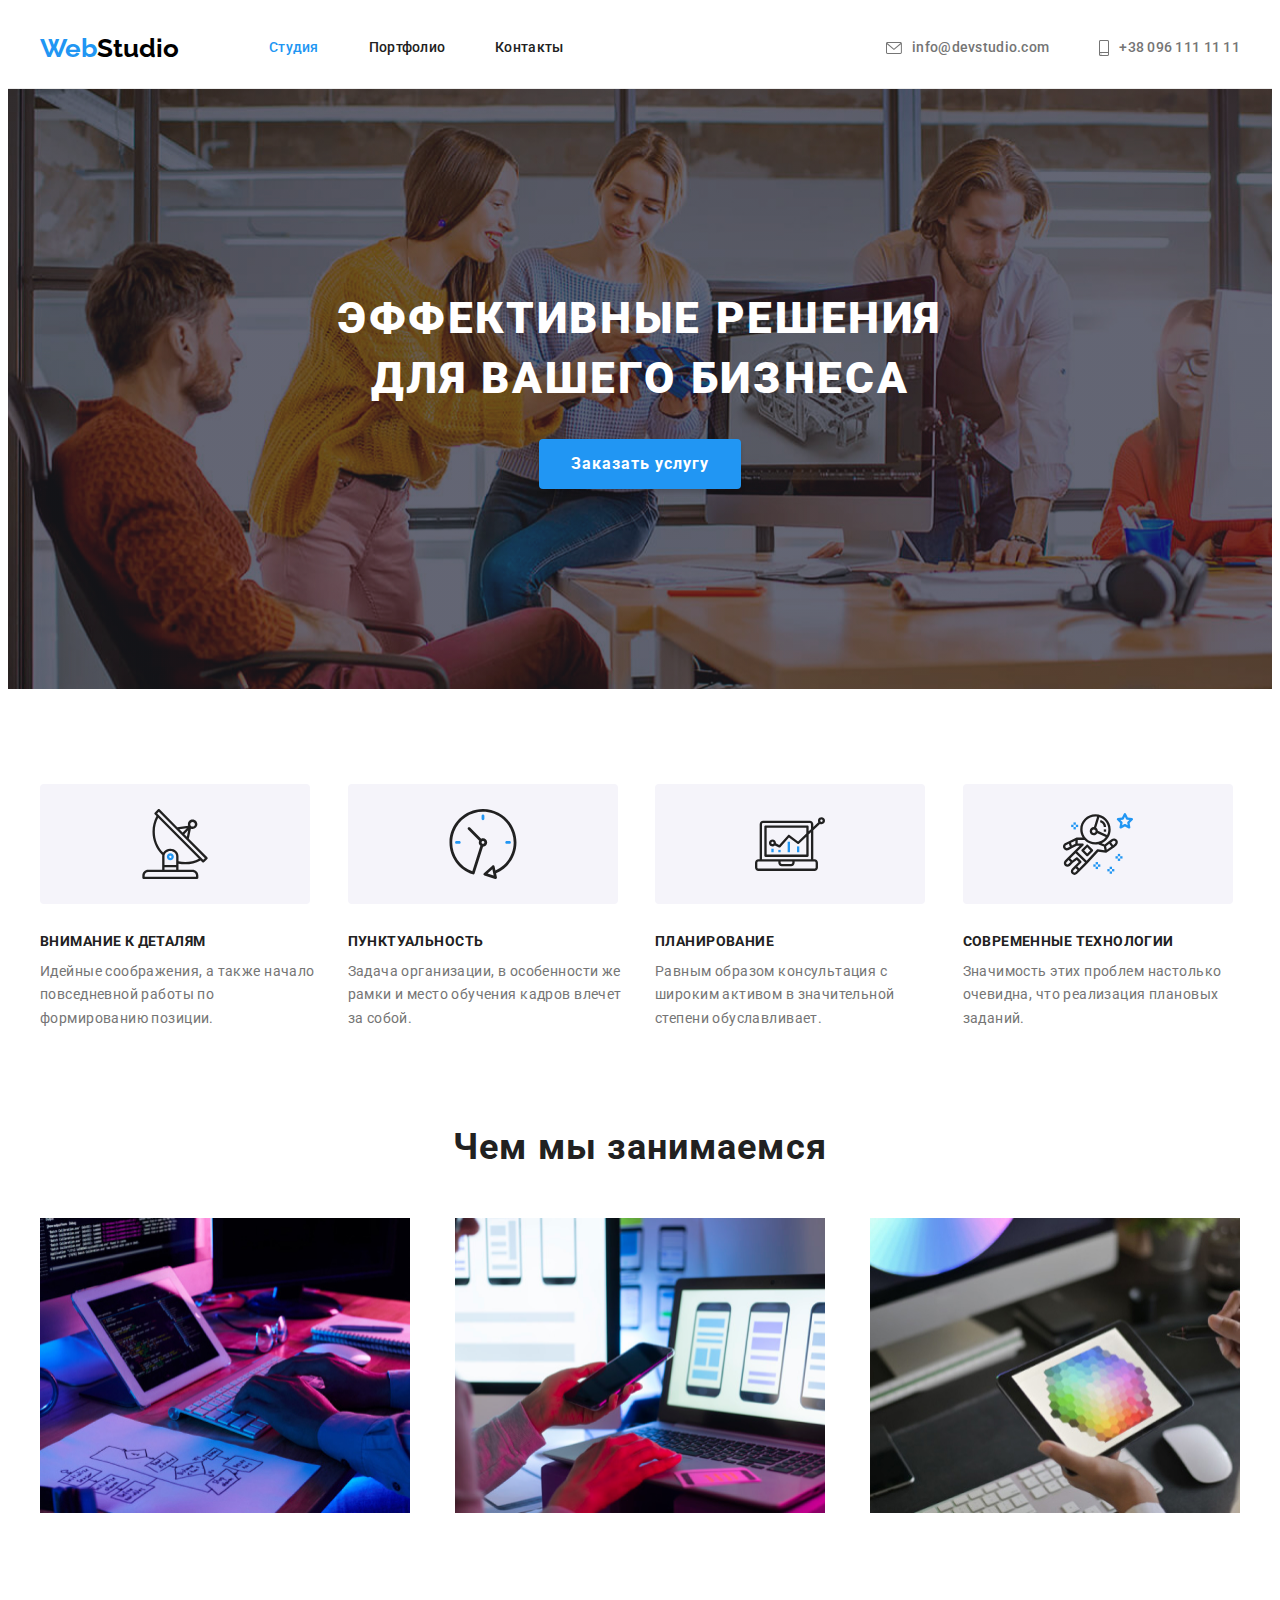
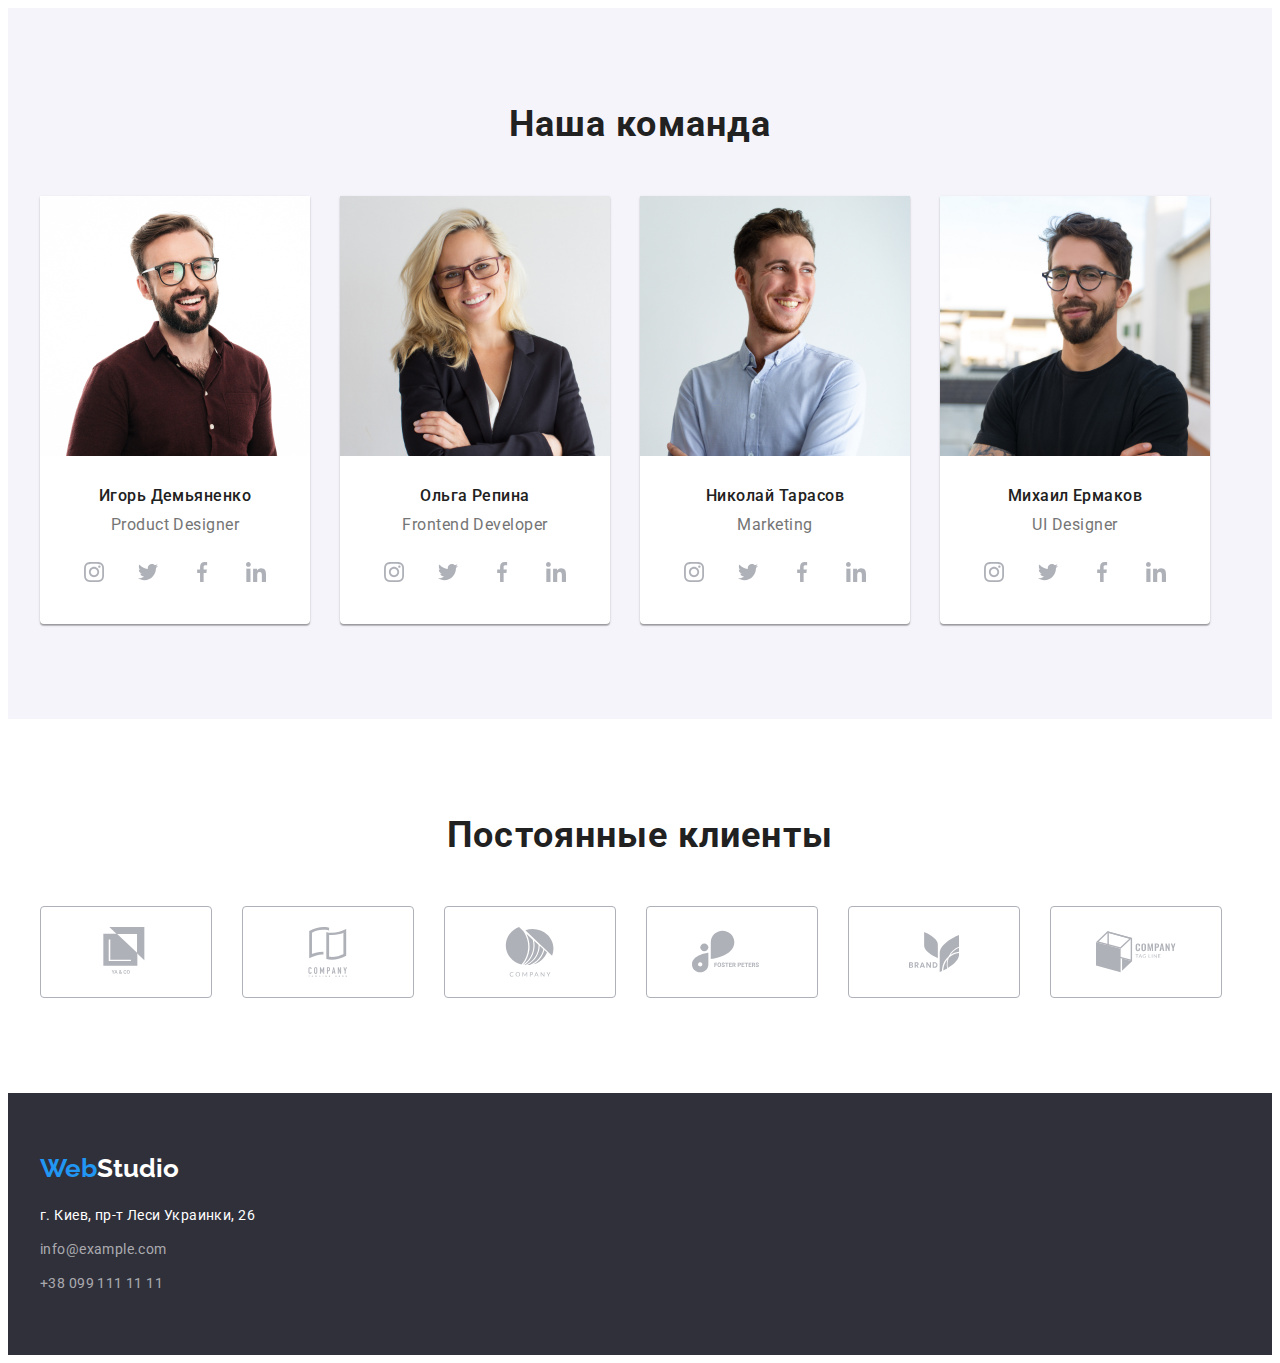
==== index.html @ 1e42e20e "made all icons besides footer" ====
<!DOCTYPE html>
<html lang="ru">

<head>
    <meta charset="UTF-8">
    <meta http-equiv="X-UA-Compatible" content="IE=edge">
    <meta name="viewport" content="width=device-width, initial-scale=1.0">
    <title lang="en">WebStudio</title>
    <link rel="preconnect" href="https://fonts.gstatic.com">
    <link rel="stylesheet" href="https://cdnjs.cloudflare.com/ajax/libs/modern-normalize/1.0.0/modern-normalize.min.css" integrity="sha512-ISS7cAi1PEhQ8jnbJpJZMd29NlhNj4AWYyLOSp2CE/CsHxTCu+r+t0D2yoJudVrd0/8fTVPUVDzY5Tvli75u/g==" crossorigin="anonymous" />
    <link href="https://fonts.googleapis.com/css2?family=Raleway:wght@700&family=Roboto:wght@400;500;700;900&display=swap" rel="stylesheet">
    <link rel="stylesheet" href="./css/styles.css">
</head>

<body>
    <header class="header">
        <div class="navigation container">
            <nav>
                <ul class="list navigation">
                    <li><a class="logo link" lang="en" href="./index.html">Web<span class="logo-dark">Studio</span></a></li>
                    <li class="menu"><a class="link current nav" href="./index.html">Студия</a></li>
                    <li class="menu"><a class="link nav" href="./portfolio.html">Портфолио</a></li>
                    <li class="menu"><a class="link nav" href="">Контакты</a></li>
                </ul>
            </nav>
            <ul class="list navigation contacts">
                <li class="menu">
                    <svg class="nav-icon icon-envelope">
                        <use href="./images/sprite.svg#icon-envelope"></use>
                    </svg>
                    <a class="link upper-contacts" href="mailto:info@devstudio.com">info@devstudio.com</a></li>
                <li class="menu">
                    <svg class="nav-icon icon-smphone">
                        <use href="./images/sprite.svg#icon-smartphone"></use>
                    </svg>
                    <a class="link upper-contacts" href="tel:+380961111111">+38 096 111 11 11</a></li>
            </ul>

        </div>

    </header>

    <main>
        <!-- HERO -->
        <section class="hero-section">
            <div class="container">
                <h1 class="hero-h1">Эффективные решения для вашего бизнеса</h1>
                <button class="hero-button" type="button">Заказать услугу</button>
            </div>
        </section>
        <!--FEATURES-->
        <section class="features-section">
            <div class="container">
                <h2 class="visually-hidden">Наши преимущества</h2>
                <ul class="list features-list">
                    <li class="feature-item">
                        <svg class="features-icon">
                        <use href="./images/sprite.svg#icon-antenna"></use>
                    </svg>
                        <h3 class="features-header">Внимание к деталям</h3>
                        <p class="features-text">Идейные соображения, а также начало повседневной работы по формированию позиции.</p>

                    </li>
                    <li class="feature-item">
                        <svg class="features-icon">
                        <use href="./images/sprite.svg#icon-clock"></use>
                    </svg>
                        <h3 class="features-header">Пунктуальность</h3>
                        <p class="features-text">Задача организации, в особенности же рамки и место обучения кадров влечет за собой.</p>
                    </li>
                    <li class="feature-item">
                        <svg class="features-icon">
                        <use href="./images/sprite.svg#icon-diagram"></use>
                    </svg>
                        <h3 class="features-header">Планирование</h3>
                        <p class="features-text">Равным образом консультация с широким активом в значительной степени обуславливает.</p>
                    </li>
                    <li class="feature-item">
                        <svg class="features-icon">
                        <use href="./images/sprite.svg#icon-astronaut"></use>
                    </svg>
                        <h3 class="features-header">Современные технологии</h3>
                        <p class="features-text">Значимость этих проблем настолько очевидна, что реализация плановых заданий.</p>
                    </li>
                </ul>
            </div>


        </section>
        <!--WEDO-->
        <section class="wedo-section">
            <div class="container">
                <h2 class="headline-section">Чем мы занимаемся</h2>
                <ul class="list wedo-img">
                    <li><img src="./images/box_1.jpg" alt="человек работает по планшету с клавиатурой" width="370" height="295"></li>
                    <li><img src="./images/box_2.png" alt="человек смотрит в телефон пока сидит за компьютером" width="370" height="295"></li>
                    <li><img src="./images/box_3.jpg" alt="человек смотрит в планшет с палитрой оттенков радуги" width="370" height="295"></li>
                </ul>

            </div>

        </section>

        <!--TEAM-->

        <section class="team-section">
            <div class="container">
                <h2 class="headline-section">Наша команда</h2>
                <ul class="team-list list">
                    <li>
                        <div class="team-card">
                            <img src="./images/people/igor.jpg" alt="игорь в очках с бородой улыбается" width="270" height="260">
                            <div class="team-capture">
                                <h3 class="card-header">Игорь Демьяненко</h3>
                                <p class="card-text" lang="en">Product Designer</p>
                            </div>
                            <ul class="list socials-list">
                                <li class="socials-icon-item">
                                    <svg class="socials-icon">
                        <use href="./images/sprite.svg#icon-instagram"></use>
                    </svg>
                                </li>
                                <li class="socials-icon-item">
                                    <svg class="socials-icon">
                        <use href="./images/sprite.svg#icon-twitter"></use>
                    </svg>
                                </li>
                                <li class="socials-icon-item">
                                    <svg class="socials-icon">
                        <use href="./images/sprite.svg#icon-facebook"></use>
                    </svg>
                                </li>
                                <li class="socials-icon-item">
                                    <svg class="socials-icon">
                        <use href="./images/sprite.svg#icon-linkedin"></use>
                    </svg>
                                </li>

                            </ul>
                        </div>

                    </li>
                    <li>
                        <div class="team-card">
                            <img src="./images/people/olga.jpg" alt="ольга в очках улыбается" width="270" height="260">
                            <div class="team-capture">
                                <h3 class="card-header">Ольга Репина</h3>
                                <p class="card-text" lang="en">Frontend Developer</p>
                            </div>
                            <ul class="list socials-list">
                                <li class="socials-icon-item">
                                    <svg class="socials-icon">
                        <use href="./images/sprite.svg#icon-instagram"></use>
                    </svg>
                                </li>
                                <li class="socials-icon-item">
                                    <svg class="socials-icon">
                        <use href="./images/sprite.svg#icon-twitter"></use>
                    </svg>
                                </li>
                                <li class="socials-icon-item">
                                    <svg class="socials-icon">
                        <use href="./images/sprite.svg#icon-facebook"></use>
                    </svg>
                                </li>
                                <li class="socials-icon-item">
                                    <svg class="socials-icon">
                        <use href="./images/sprite.svg#icon-linkedin"></use>
                    </svg>
                                </li>

                            </ul>
                        </div>
                    </li>
                    <li>
                        <div class="team-card">
                            <img src="./images/people/nick.jpg" alt="николай улыбается" width="270" height="260">
                            <div class="team-capture">
                                <h3 class="card-header">Николай Тарасов</h3>
                                <p class="card-text" lang="en">Marketing</p>
                            </div>
                            <ul class="list socials-list">
                                <li class="socials-icon-item">
                                    <svg class="socials-icon">
                        <use href="./images/sprite.svg#icon-instagram"></use>
                    </svg>
                                </li>
                                <li class="socials-icon-item">
                                    <svg class="socials-icon">
                        <use href="./images/sprite.svg#icon-twitter"></use>
                    </svg>
                                </li>
                                <li class="socials-icon-item">
                                    <svg class="socials-icon">
                        <use href="./images/sprite.svg#icon-facebook"></use>
                    </svg>
                                </li>
                                <li class="socials-icon-item">
                                    <svg class="socials-icon">
                        <use href="./images/sprite.svg#icon-linkedin"></use>
                    </svg>
                                </li>

                            </ul>
                        </div>
                    </li>
                    <li>
                        <div class="team-card">
                            <img src="./images/people/michal.jpg" alt="михаил немного улыбается" width="270" height="260">
                            <div class="team-capture">
                                <h3 class="card-header">Михаил Ермаков</h3>
                                <p class="card-text" lang="en">UI Designer</p>
                            </div>
                            <ul class="list socials-list">
                                <li class="socials-icon-item">
                                    <svg class="socials-icon">
                        <use href="./images/sprite.svg#icon-instagram"></use>
                    </svg>
                                </li>
                                <li class="socials-icon-item">
                                    <svg class="socials-icon">
                        <use href="./images/sprite.svg#icon-twitter"></use>
                    </svg>
                                </li>
                                <li class="socials-icon-item">
                                    <svg class="socials-icon">
                        <use href="./images/sprite.svg#icon-facebook"></use>
                    </svg>
                                </li>
                                <li class="socials-icon-item">
                                    <svg class="socials-icon">
                        <use href="./images/sprite.svg#icon-linkedin"></use>
                    </svg>
                                </li>

                            </ul>
                        </div>
                    </li>
                </ul>
            </div>

        </section>
        <section class="clients-section">
            <div class="container">
                <h2 class="headline-section">Постоянные клиенты</h2>
                <ul class="clients-list list">
                    <li class="clients-list-item">
                        <svg class="client-icon">
                        <use href="./images/sprite.svg#icon-logo-1"></use>
                    </svg>

                    </li>
                    <li class="clients-list-item"><svg class="client-icon">
                        <use href="./images/sprite.svg#icon-logo-2"></use>
                    </svg></li>
                    <li class="clients-list-item"><svg class="client-icon">
                        <use href="./images/sprite.svg#icon-logo-3"></use>
                    </svg></li>
                    <li class="clients-list-item"><svg class="special-client">
                        <use href="./images/sprite.svg#icon-logo-4"></use>
                    </svg></li>
                    <li class="clients-list-item"><svg class="client-icon">
                        <use href="./images/sprite.svg#icon-logo-5"></use>
                    </svg></li>
                    <li class="clients-list-item"><svg class="special-client">
                        <use href="./images/sprite.svg#icon-logo-6"></use>
                    </svg></li>
                </ul>
            </div>
        </section>
    </main>
    <footer class="footer-section">
        <div class=" container">
            <a lang="en" class="logo-down link " href="./index.html">Web<span class="logo-light">Studio</span></a>
            <address class="general-adress">
            <ul class="list">
                <li class="address-item"><a class="link address" href="https://goo.gl/maps/BEkhHuZWLyBjJodx8" target="_blank" rel="noreferrer noopenerr" >г. Киев, пр-т Леси Украинки, 26</a></li>
                <li class="address-item"><a class="link bottom-contacts" href="mailto:info@example.com">info@example.com</a></li>
                <li class="address-item"><a class="link bottom-contacts" href="tel:+380991111111">+38 099 111 11 11</a></li>
            </ul>
        </address>
        </div>

    </footer>

</body>

</html>
---- css/styles.css ----
/* --- компоненты ---*/
            
             :root {
                --main-color: #212121;
                --second-color: #757575;
                --acent-color: #2196F3;
                --background-color-dark: #2F303A;
                --background-color-soft-gray: #F5F4FA;
                --button-hover-color: #188CE8;
                --white-font: #FFFFFF;
                --black-logo: #000000;
                --icon-color: #AFB1B8;
            }
            
            .visually-hidden {
                position: absolute !important;
                clip: rect(1px 1px 1px 1px);
                /* IE6, IE7 */
                clip: rect(1px, 1px, 1px, 1px);
                padding: 0 !important;
                border: 0 !important;
                height: 1px !important;
                width: 1px !important;
                overflow: hidden;
            }
            /*--- отменить стили по умолчанию ----*/
            
            h1,
            h2,
            h3,
            h4,
            h5,
            h6,
            p {
                margin: 0;
            }
            
            ul,
            ol {
                margin: 0;
                padding: 0;
            }
            
            img {
                display: block;
            }
            
            .general-adress {
                font-style: normal;
            }
            
            .list {
                list-style-type: none;
            }
            
            .link {
                text-decoration: none;
                color: inherit;
            }
            /*--- шрифты ---*/
            
            body {
                font-family: 'Roboto', sans-serif;
                color: var(--main-color);
            }
            
            .logo {
                font-family: 'Raleway', sans-serif;
                font-weight: 700;
                font-size: 26px;
                line-height: 1.19;
                color: var(--acent-color);
                margin-right: 90px;
                padding: 24px 0;
            }
            /* ========= STUDIO PAGE ========= */
            /* --- header --- */
            
            .header {
                border-bottom: 1px solid #ECECEC;
                display: block;
                ;
            }
            
            .navigation {
                display: flex;
                align-items: center;
            }
            
            .menu:not(:last-child) {
                margin-right: 50px;
            }
            
            .menu {
                display: flex;
                align-items: center;
            }
            
            .container {
                width: 1200px;
                margin: 0 auto;
                padding-left: 15px;
                padding-right: 15px;
            }
            
            .nav-icon {
                margin-right: 10px;
                fill: var(--second-color);
                padding-bottom: 32px;
                padding-top: 32px;
                box-sizing: content-box;
            }
            
            .icon-smphone {
                width: 10px;
                height: 16px;
            }
            
            .icon-envelope {
                width: 16px;
                height: 12px;
            }
            
            .nav-icon:hover,
            .nav-icon:focus {
                fill: var(--acent-color);
                cursor: pointer;
            }
            
            .logo-dark {
                color: var(--black-logo);
            }
            
            .contacts {
                margin-left: auto;
            }
            
            .nav {
                font-weight: 500;
                font-size: 14px;
                line-height: 1.14;
                letter-spacing: 0.02em;
                padding-top: 32px;
                padding-bottom: 32px;
                display: block;
            }
            
            .nav:hover,
            .nav:focus,
            .upper-contacts:hover,
            .upper-contacts:focus {
                color: var(--acent-color);
            }
            
            .upper-contacts {
                font-weight: 500;
                font-size: 14px;
                line-height: 1.14;
                letter-spacing: 0.02em;
                color: var(--second-color);
                padding-top: 32px;
                padding-bottom: 32px;
                display: block;
            }
            
            .current {
                color: var(--acent-color);
            }
            /* --- main ---*/
            /* --- hero ---*/
            
            .hero-section {
                background-color: var(--background-color-dark);
                display: flex;
                justify-content: center;
                align-items: center;
                flex-direction: column;
                padding-bottom: 200px;
                padding-top: 200px;
                background-image: linear-gradient( rgba(47, 48, 58, 0.4), rgba(47, 48, 58, 0.4)), url("../images/big_bg.jpg");
            }
            /*        
            
            .hero (висел на див вместе с контейнером) {
                display: flex;
                justify-content: center;
                align-items: center;
                flex-direction: column;
            } */
            
            .hero-h1 {
                font-weight: 900;
                font-size: 44px;
                line-height: 1.36;
                text-align: center;
                letter-spacing: 0.06em;
                text-transform: uppercase;
                color: var(--white-font);
                display: block;
                width: 690px;
                margin: 0 auto;
                margin-bottom: 30px;
            }
            
            .hero-button {
                background: var(--acent-color);
                box-shadow: 0px 4px 4px rgba(0, 0, 0, 0.15);
                border-radius: 4px;
                font-family: Roboto;
                font-weight: 700;
                font-size: 16px;
                line-height: 1.87;
                display: block;
                letter-spacing: 0.06em;
                color: var(--white-font);
                cursor: pointer;
                border: 0px;
                padding-bottom: 10px;
                padding-top: 10px;
                padding-right: 32px;
                padding-left: 32px;
                margin: 0 auto;
            }
            
            .hero-button:hover,
            .hero-button:focus {
                background: var(--button-hover-color);
                box-shadow: 0px 4px 4px rgba(0, 0, 0, 0.15);
                border-radius: 4px;
                border: 0px;
            }
            /* --- features --- */
            
            .features-icon {
                width: 70px;
                height: 70px;
                padding-top: 25px;
                padding-bottom: 25px;
                padding-right: 100px;
                padding-left: 100px;
                box-sizing: content-box;
                display: block;
                background-color: #F5F4FA;
                border-radius: 4px;
                margin-bottom: 30px;
            }
            
            .features-section {
                padding-top: 95px;
                padding-bottom: 95px;
            }
            
            .features-list {
                display: flex;
                margin-left: -30px;
            }
            
            .feature-item {
                width: 270px;
                margin-left: 30px;
                flex-basis: calc((100% - 120px) / 4);
            }
            /* .feature-item:not(:last-child) {
                margin-right: 30px;
            } */
            
            .features-header {
                display: flex;
                font-weight: 700;
                font-size: 14px;
                line-height: 1.14;
                letter-spacing: 0.03em;
                text-transform: uppercase;
                margin-bottom: 10px;
            }
            
            .features-text {
                display: flex;
                font-size: 14px;
                line-height: 1.71;
                letter-spacing: 0.03em;
                color: var(--second-color);
            }
            /* --- we-do --- */
            
            .wedo-section {
                padding-bottom: 95px;
            }
            
            .headline-section {
                font-weight: 700;
                font-size: 36px;
                line-height: 1.17;
                text-align: center;
                letter-spacing: 0.03em;
                margin-bottom: 50px;
            }
            
            .wedo-img {
                display: flex;
                flex-wrap: wrap;
                justify-content: space-between;
            }
            /* --- team--- */
            
            .socials-list {
                display: flex;
                align-items: center;
                padding-left: 32px;
                padding-right: 32px;
                padding-bottom: 30px;
            }
            
            .socials-icon {
                box-sizing: content-box;
                width: 20px;
                height: 20px;
            }
            
            .socials-icon-item {
                display: flex;
                align-items: center;
                padding: 12px;
                border-radius: 50%;
                fill: var(--icon-color);
            }
            
            .socials-icon-item:not(:last-child) {
                margin-right: 10px;
            }
            
            .socials-icon-item:hover,
            .socials-icon-item:focus {
                background-color: var(--acent-color);
                fill: var(--white-font);
                cursor: pointer;
            }
            
            .team-section {
                background-color: var(--background-color-soft-gray);
                padding-top: 95px;
                padding-bottom: 95px;
            }
            
            .team-list {
                display: flex;
                /* justify-content: space-between; */
                margin-left: -30px;
                width: 1170px;
            }
            
            .team-card {
                background: var(--white-font);
                box-shadow: 0px 1px 3px rgba(0, 0, 0, 0.12), 0px 1px 1px rgba(0, 0, 0, 0.14), 0px 2px 1px rgba(0, 0, 0, 0.2);
                border-radius: 0px 0px 4px 4px;
                margin-left: 30px;
                flex-basis: calc((100% - 120px) / 4);
            }
            
            .card-header {
                font-weight: 500;
                font-size: 16px;
                line-height: 1.19;
                letter-spacing: 0.03em;
                text-align: center;
                margin-bottom: 10px;
            }
            
            .team-capture {
                padding-bottom: 16px;
                padding-top: 30px;
                padding-right: 32px;
                padding-left: 32px;
            }
            
            .card-text {
                font-size: 16px;
                line-height: 1.19;
                letter-spacing: 0.03em;
                color: var(--second-color);
                text-align: center;
            }
            /*----clients----*/
            
            .clients-section {
                padding-bottom: 95px;
                padding-top: 95px;
            }
            
            .clients-list-item {
                width: 170px;
                height: 90px;
                border: 1px solid #AFB1B8;
                border-radius: 4px;
                align-items: center;
                justify-content: center;
                display: flex;
            }
            
            .clients-list-item:not(:last-child) {
                margin-right: 30px;
            }
            
            .clients-list-item:focus,
            .clients-list-item:hover {
                border: 1px solid var(--acent-color);
                cursor: pointer;
            }
            
            .clients-list {
                display: flex;
                align-items: center;
            }
            
            .client-icon {
                width: 50px;
                height: 50px;
                fill: var(--icon-color);
                box-sizing: content-box;
                padding-top: 19px;
                padding-bottom: 19px;
                padding-left: 60px;
                padding-right: 60px;
            }
            
            .special-client {
                width: 80px;
                height: 50px;
                fill: var(--icon-color);
                box-sizing: content-box;
                padding-top: 19px;
                padding-bottom: 19px;
                padding-left: 40px;
                padding-right: 40px;
            }
            
            .client-icon:hover,
            .client-icon:focus,
            .special-client:focus,
            .special-client:hover {
                fill: var(--acent-color);
                cursor: pointer;
            }
            /* --- footer --- */
            
            .footer-section {
                padding-top: 60px;
                padding-bottom: 60px;
                background-color: var(--background-color-dark);
            }
            
            .logo-light {
                color: var(--white-font);
            }
            
            .logo-down {
                font-family: 'Raleway', sans-serif;
                font-weight: 700;
                font-size: 26px;
                line-height: 1.19;
                color: var(--acent-color);
                margin-bottom: 20px;
                display: block;
            }
            
            .address-item:not(:last-child) {
                margin-bottom: 10px;
            }
            
            .address {
                font-size: 14px;
                line-height: 1.71;
                letter-spacing: 0.03em;
                color: var(--white-font);
            }
            
            .bottom-contacts {
                font-size: 14px;
                line-height: 1.71;
                letter-spacing: 0.03em;
                color: rgba(255, 255, 255, 0.6);
            }
            
            .address:focus,
            .bottom-contacts:focus,
            .address:hover,
            .bottom-contacts:hover {
                color: var(--acent-color);
            }
            /* ========= PORTFOLIO PAGE ========= */
            /* хэдер и футер скопированы
            переместила только класс - current */
            
            .portfolio-section {
                padding-bottom: 95px;
                padding-top: 95px;
            }
            /* кнопки сверху */
            
            .filter-button {
                font-weight: 500;
                font-size: 16px;
                line-height: 1.62;
                text-align: center;
                letter-spacing: 0.03em;
                color: var(--main-color);
                background-color: var(--background-color-soft-gray);
                border-radius: 4px;
                cursor: pointer;
                border: 0px;
                padding-top: 6px;
                padding-bottom: 6px;
                padding-left: 22px;
                padding-right: 22px;
            }
            
            .btn-list {
                display: flex;
                justify-content: center;
                margin-bottom: 50px;
            }
            
            .btn-list-item:not(:last-child) {
                margin-right: 8px;
            }
            
            .filter-button:hover,
            .filter-button:focus {
                background-color: var(--acent-color);
                color: var(--white-font);
                box-shadow: 0px 3px 1px rgba(0, 0, 0, 0.1), 0px 1px 2px rgba(0, 0, 0, 0.08), 0px 2px 2px rgba(0, 0, 0, 0.12);
                border-radius: 4px;
                border: 0px;
            }
            /* карточка */
            
            .case-list {
                display: flex;
                flex-wrap: wrap;
                margin-top: -30px;
                margin-left: -30px;
                flex-basis: calc(100% / 3 - 30px)
            }
            
            .por-card {
                margin-left: 30px;
                margin-top: 30px;
            }
            
            .card-capture {
                padding-left: 25px;
                padding-bottom: 20px;
                border: 1px solid #EEEEEE;
                border-top: none;
                padding-top: 20px;
                padding-right: 25px;
            }
            
            .card-header-portfolio {
                font-weight: 700;
                font-size: 18px;
                line-height: 2;
                letter-spacing: 0.06em;
                margin-bottom: 5px;
            }
            
            .card-text-portfolio {
                font-size: 16px;
                line-height: 1.87;
                letter-spacing: 0.03em;
                color: var(--second-color);
            }
            /* .card-case:not(:nth-last-child(-n + 3)) {
                margin-bottom: 30px;
            } */
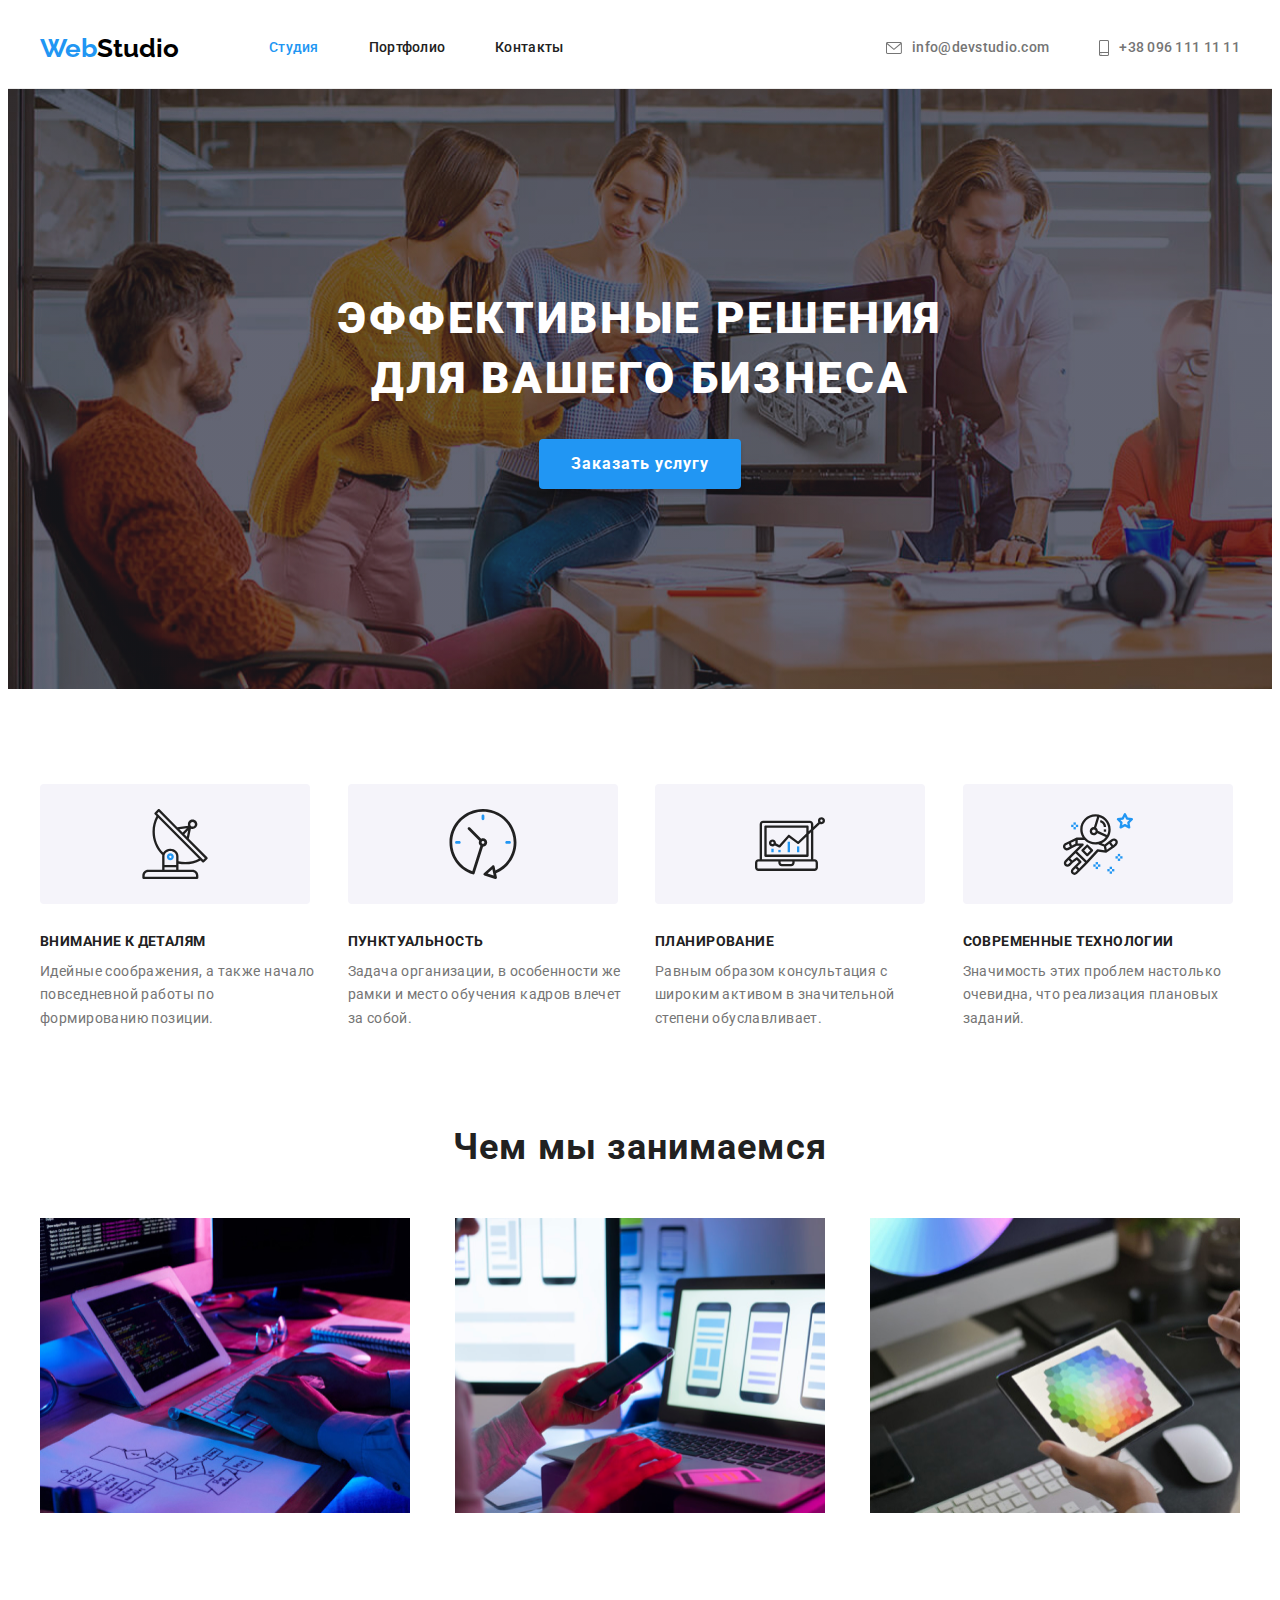
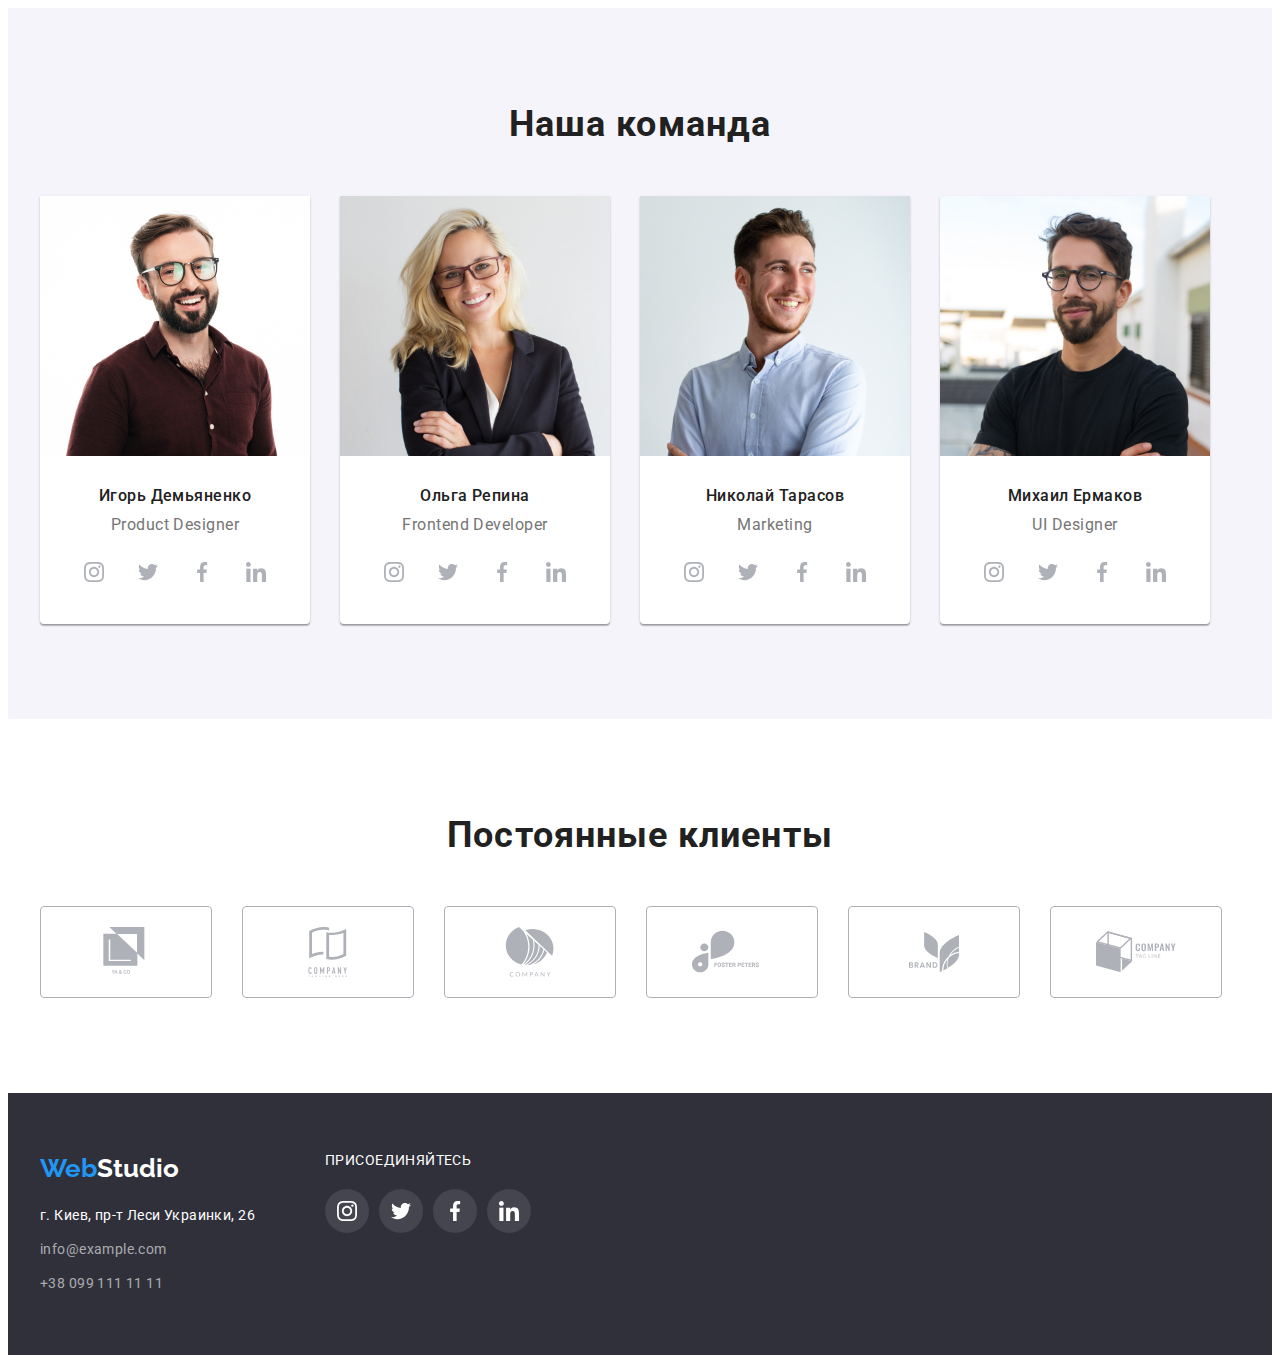
==== commit 2564d161: "not redacted first final version" ====
--- a/index.html
+++ b/index.html
@@ -270,16 +270,47 @@
         </section>
     </main>
     <footer class="footer-section">
-        <div class=" container">
-            <a lang="en" class="logo-down link " href="./index.html">Web<span class="logo-light">Studio</span></a>
-            <address class="general-adress">
+        <div class="footer-position container">
+            <div class="right-footer">
+                <a lang="en" class="logo-down link " href="./index.html">Web<span class="logo-light">Studio</span></a>
+                <address class="general-adress">
             <ul class="list">
                 <li class="address-item"><a class="link address" href="https://goo.gl/maps/BEkhHuZWLyBjJodx8" target="_blank" rel="noreferrer noopenerr" >г. Киев, пр-т Леси Украинки, 26</a></li>
                 <li class="address-item"><a class="link bottom-contacts" href="mailto:info@example.com">info@example.com</a></li>
                 <li class="address-item"><a class="link bottom-contacts" href="tel:+380991111111">+38 099 111 11 11</a></li>
             </ul>
+            </div>
+            
+            <div class="side-footer">
+            <p class="call-action">Присоединяйтесь</p>
+            <ul class="list socials-list-footer">
+                                <li class="socials-icon-item-footer">
+                                    <svg class="socials-icon">
+                        <use href="./images/sprite.svg#icon-instagram"></use>
+                    </svg>
+                                </li>
+                                <li class="socials-icon-item-footer">
+                                    <svg class="socials-icon">
+                        <use href="./images/sprite.svg#icon-twitter"></use>
+                    </svg>
+                                </li>
+                                <li class="socials-icon-item-footer">
+                                    <svg class="socials-icon">
+                        <use href="./images/sprite.svg#icon-facebook"></use>
+                    </svg>
+                                </li>
+                                <li class="socials-icon-item-footer">
+                                    <svg class="socials-icon">
+                        <use href="./images/sprite.svg#icon-linkedin"></use>
+                    </svg>
+                                </li>
+
+            </ul>
+
+            </ul>
+            </div>
         </address>
-        </div>
+            </div>
 
     </footer>
 
--- a/css/styles.css
+++ b/css/styles.css
@@ -1,185 +1,199 @@
-            /* --- компоненты ---*/
-            
-             :root {
-                --main-color: #212121;
-                --second-color: #757575;
-                --acent-color: #2196F3;
-                --background-color-dark: #2F303A;
-                --background-color-soft-gray: #F5F4FA;
-                --button-hover-color: #188CE8;
-                --white-font: #FFFFFF;
-                --black-logo: #000000;
-                --icon-color: #AFB1B8;
-            }
-            
-            .visually-hidden {
-                position: absolute !important;
-                clip: rect(1px 1px 1px 1px);
-                /* IE6, IE7 */
-                clip: rect(1px, 1px, 1px, 1px);
-                padding: 0 !important;
-                border: 0 !important;
-                height: 1px !important;
-                width: 1px !important;
-                overflow: hidden;
-            }
-            /*--- отменить стили по умолчанию ----*/
-            
-            h1,
-            h2,
-            h3,
-            h4,
-            h5,
-            h6,
-            p {
-                margin: 0;
-            }
-            
-            ul,
-            ol {
-                margin: 0;
-                padding: 0;
-            }
-            
-            img {
-                display: block;
-            }
-            
-            .general-adress {
-                font-style: normal;
-            }
-            
-            .list {
-                list-style-type: none;
-            }
-            
-            .link {
-                text-decoration: none;
-                color: inherit;
-            }
-            /*--- шрифты ---*/
-            
-            body {
-                font-family: 'Roboto', sans-serif;
-                color: var(--main-color);
-            }
-            
-            .logo {
-                font-family: 'Raleway', sans-serif;
-                font-weight: 700;
-                font-size: 26px;
-                line-height: 1.19;
-                color: var(--acent-color);
-                margin-right: 90px;
-                padding: 24px 0;
-            }
-            /* ========= STUDIO PAGE ========= */
-            /* --- header --- */
-            
-            .header {
-                border-bottom: 1px solid #ECECEC;
-                display: block;
-                ;
-            }
-            
-            .navigation {
-                display: flex;
-                align-items: center;
-            }
-            
-            .menu:not(:last-child) {
-                margin-right: 50px;
-            }
-            
-            .menu {
-                display: flex;
-                align-items: center;
-            }
-            
-            .container {
-                width: 1200px;
-                margin: 0 auto;
-                padding-left: 15px;
-                padding-right: 15px;
-            }
-            
-            .nav-icon {
-                margin-right: 10px;
-                fill: var(--second-color);
-                padding-bottom: 32px;
-                padding-top: 32px;
-                box-sizing: content-box;
-            }
-            
-            .icon-smphone {
-                width: 10px;
-                height: 16px;
-            }
-            
-            .icon-envelope {
-                width: 16px;
-                height: 12px;
-            }
-            
-            .nav-icon:hover,
-            .nav-icon:focus {
-                fill: var(--acent-color);
-                cursor: pointer;
-            }
-            
-            .logo-dark {
-                color: var(--black-logo);
-            }
-            
-            .contacts {
-                margin-left: auto;
-            }
-            
-            .nav {
-                font-weight: 500;
-                font-size: 14px;
-                line-height: 1.14;
-                letter-spacing: 0.02em;
-                padding-top: 32px;
-                padding-bottom: 32px;
-                display: block;
-            }
-            
-            .nav:hover,
-            .nav:focus,
-            .upper-contacts:hover,
-            .upper-contacts:focus {
-                color: var(--acent-color);
-            }
-            
-            .upper-contacts {
-                font-weight: 500;
-                font-size: 14px;
-                line-height: 1.14;
-                letter-spacing: 0.02em;
-                color: var(--second-color);
-                padding-top: 32px;
-                padding-bottom: 32px;
-                display: block;
-            }
-            
-            .current {
-                color: var(--acent-color);
-            }
-            /* --- main ---*/
-            /* --- hero ---*/
-            
-            .hero-section {
-                background-color: var(--background-color-dark);
-                display: flex;
-                justify-content: center;
-                align-items: center;
-                flex-direction: column;
-                padding-bottom: 200px;
-                padding-top: 200px;
-                background-image: linear-gradient( rgba(47, 48, 58, 0.4), rgba(47, 48, 58, 0.4)), url("../images/big_bg.jpg");
-            }
-            /*        
+/* --- компоненты ---*/
+
+ :root {
+    --main-color: #212121;
+    --second-color: #757575;
+    --acent-color: #2196F3;
+    --background-color-dark: #2F303A;
+    --background-color-soft-gray: #F5F4FA;
+    --button-hover-color: #188CE8;
+    --white-font: #FFFFFF;
+    --black-logo: #000000;
+    --icon-color: #AFB1B8;
+}
+
+.visually-hidden {
+    position: absolute !important;
+    clip: rect(1px 1px 1px 1px);
+    /* IE6, IE7 */
+    clip: rect(1px, 1px, 1px, 1px);
+    padding: 0 !important;
+    border: 0 !important;
+    height: 1px !important;
+    width: 1px !important;
+    overflow: hidden;
+}
+
+
+/*--- отменить стили по умолчанию ----*/
+
+h1,
+h2,
+h3,
+h4,
+h5,
+h6,
+p {
+    margin: 0;
+}
+
+ul,
+ol {
+    margin: 0;
+    padding: 0;
+}
+
+img {
+    display: block;
+}
+
+.general-adress {
+    font-style: normal;
+}
+
+.list {
+    list-style-type: none;
+}
+
+.link {
+    text-decoration: none;
+    color: inherit;
+}
+
+
+/*--- шрифты ---*/
+
+body {
+    font-family: 'Roboto', sans-serif;
+    color: var(--main-color);
+}
+
+.logo {
+    font-family: 'Raleway', sans-serif;
+    font-weight: 700;
+    font-size: 26px;
+    line-height: 1.19;
+    color: var(--acent-color);
+    margin-right: 90px;
+    padding: 24px 0;
+}
+
+
+/* ========= STUDIO PAGE ========= */
+
+
+/* --- header --- */
+
+.header {
+    border-bottom: 1px solid #ECECEC;
+    display: block;
+    ;
+}
+
+.navigation {
+    display: flex;
+    align-items: center;
+}
+
+.menu:not(:last-child) {
+    margin-right: 50px;
+}
+
+.menu {
+    display: flex;
+    align-items: center;
+}
+
+.container {
+    width: 1200px;
+    margin: 0 auto;
+    padding-left: 15px;
+    padding-right: 15px;
+}
+
+.nav-icon {
+    margin-right: 10px;
+    fill: var(--second-color);
+    padding-bottom: 32px;
+    padding-top: 32px;
+    box-sizing: content-box;
+}
+
+.icon-smphone {
+    width: 10px;
+    height: 16px;
+}
+
+.icon-envelope {
+    width: 16px;
+    height: 12px;
+}
+
+.nav-icon:hover,
+.nav-icon:focus {
+    fill: var(--acent-color);
+    cursor: pointer;
+}
+
+.logo-dark {
+    color: var(--black-logo);
+}
+
+.contacts {
+    margin-left: auto;
+}
+
+.nav {
+    font-weight: 500;
+    font-size: 14px;
+    line-height: 1.14;
+    letter-spacing: 0.02em;
+    padding-top: 32px;
+    padding-bottom: 32px;
+    display: block;
+}
+
+.nav:hover,
+.nav:focus,
+.upper-contacts:hover,
+.upper-contacts:focus {
+    color: var(--acent-color);
+}
+
+.upper-contacts {
+    font-weight: 500;
+    font-size: 14px;
+    line-height: 1.14;
+    letter-spacing: 0.02em;
+    color: var(--second-color);
+    padding-top: 32px;
+    padding-bottom: 32px;
+    display: block;
+}
+
+.current {
+    color: var(--acent-color);
+}
+
+
+/* --- main ---*/
+
+
+/* --- hero ---*/
+
+.hero-section {
+    background-color: var(--background-color-dark);
+    display: flex;
+    justify-content: center;
+    align-items: center;
+    flex-direction: column;
+    padding-bottom: 200px;
+    padding-top: 200px;
+    background-image: linear-gradient( rgba(47, 48, 58, 0.4), rgba(47, 48, 58, 0.4)), url("../images/big_bg.jpg");
+}
+
+
+/*        
             
             .hero (висел на див вместе с контейнером) {
                 display: flex;
@@ -187,389 +201,455 @@
                 align-items: center;
                 flex-direction: column;
             } */
-            
-            .hero-h1 {
-                font-weight: 900;
-                font-size: 44px;
-                line-height: 1.36;
-                text-align: center;
-                letter-spacing: 0.06em;
-                text-transform: uppercase;
-                color: var(--white-font);
-                display: block;
-                width: 690px;
-                margin: 0 auto;
-                margin-bottom: 30px;
-            }
-            
-            .hero-button {
-                background: var(--acent-color);
-                box-shadow: 0px 4px 4px rgba(0, 0, 0, 0.15);
-                border-radius: 4px;
-                font-family: Roboto;
-                font-weight: 700;
-                font-size: 16px;
-                line-height: 1.87;
-                display: block;
-                letter-spacing: 0.06em;
-                color: var(--white-font);
-                cursor: pointer;
-                border: 0px;
-                padding-bottom: 10px;
-                padding-top: 10px;
-                padding-right: 32px;
-                padding-left: 32px;
-                margin: 0 auto;
-            }
-            
-            .hero-button:hover,
-            .hero-button:focus {
-                background: var(--button-hover-color);
-                box-shadow: 0px 4px 4px rgba(0, 0, 0, 0.15);
-                border-radius: 4px;
-                border: 0px;
-            }
-            /* --- features --- */
-            
-            .features-icon {
-                width: 70px;
-                height: 70px;
-                padding-top: 25px;
-                padding-bottom: 25px;
-                padding-right: 100px;
-                padding-left: 100px;
-                box-sizing: content-box;
-                display: block;
-                background-color: #F5F4FA;
-                border-radius: 4px;
-                margin-bottom: 30px;
-            }
-            
-            .features-section {
-                padding-top: 95px;
-                padding-bottom: 95px;
-            }
-            
-            .features-list {
-                display: flex;
-                margin-left: -30px;
-            }
-            
-            .feature-item {
-                width: 270px;
-                margin-left: 30px;
-                flex-basis: calc((100% - 120px) / 4);
-            }
-            /* .feature-item:not(:last-child) {
+
+.hero-h1 {
+    font-weight: 900;
+    font-size: 44px;
+    line-height: 1.36;
+    text-align: center;
+    letter-spacing: 0.06em;
+    text-transform: uppercase;
+    color: var(--white-font);
+    display: block;
+    width: 690px;
+    margin: 0 auto;
+    margin-bottom: 30px;
+}
+
+.hero-button {
+    background: var(--acent-color);
+    box-shadow: 0px 4px 4px rgba(0, 0, 0, 0.15);
+    border-radius: 4px;
+    font-family: Roboto;
+    font-weight: 700;
+    font-size: 16px;
+    line-height: 1.87;
+    display: block;
+    letter-spacing: 0.06em;
+    color: var(--white-font);
+    cursor: pointer;
+    border: 0px;
+    padding-bottom: 10px;
+    padding-top: 10px;
+    padding-right: 32px;
+    padding-left: 32px;
+    margin: 0 auto;
+}
+
+.hero-button:hover,
+.hero-button:focus {
+    background: var(--button-hover-color);
+    box-shadow: 0px 4px 4px rgba(0, 0, 0, 0.15);
+    border-radius: 4px;
+    border: 0px;
+}
+
+
+/* --- features --- */
+
+.features-icon {
+    width: 70px;
+    height: 70px;
+    padding-top: 25px;
+    padding-bottom: 25px;
+    padding-right: 100px;
+    padding-left: 100px;
+    box-sizing: content-box;
+    display: block;
+    background-color: #F5F4FA;
+    border-radius: 4px;
+    margin-bottom: 30px;
+}
+
+.features-section {
+    padding-top: 95px;
+    padding-bottom: 95px;
+}
+
+.features-list {
+    display: flex;
+    margin-left: -30px;
+}
+
+.feature-item {
+    width: 270px;
+    margin-left: 30px;
+    flex-basis: calc((100% - 120px) / 4);
+}
+
+
+/* .feature-item:not(:last-child) {
                 margin-right: 30px;
             } */
-            
-            .features-header {
-                display: flex;
-                font-weight: 700;
-                font-size: 14px;
-                line-height: 1.14;
-                letter-spacing: 0.03em;
-                text-transform: uppercase;
-                margin-bottom: 10px;
-            }
-            
-            .features-text {
-                display: flex;
-                font-size: 14px;
-                line-height: 1.71;
-                letter-spacing: 0.03em;
-                color: var(--second-color);
-            }
-            /* --- we-do --- */
-            
-            .wedo-section {
-                padding-bottom: 95px;
-            }
-            
-            .headline-section {
-                font-weight: 700;
-                font-size: 36px;
-                line-height: 1.17;
-                text-align: center;
-                letter-spacing: 0.03em;
-                margin-bottom: 50px;
-            }
-            
-            .wedo-img {
-                display: flex;
-                flex-wrap: wrap;
-                justify-content: space-between;
-            }
-            /* --- team--- */
-            
-            .socials-list {
-                display: flex;
-                align-items: center;
-                padding-left: 32px;
-                padding-right: 32px;
-                padding-bottom: 30px;
-            }
-            
-            .socials-icon {
-                box-sizing: content-box;
-                width: 20px;
-                height: 20px;
-            }
-            
-            .socials-icon-item {
-                display: flex;
-                align-items: center;
-                padding: 12px;
-                border-radius: 50%;
-                fill: var(--icon-color);
-            }
-            
-            .socials-icon-item:not(:last-child) {
-                margin-right: 10px;
-            }
-            
-            .socials-icon-item:hover,
-            .socials-icon-item:focus {
-                background-color: var(--acent-color);
-                fill: var(--white-font);
-                cursor: pointer;
-            }
-            
-            .team-section {
-                background-color: var(--background-color-soft-gray);
-                padding-top: 95px;
-                padding-bottom: 95px;
-            }
-            
-            .team-list {
-                display: flex;
-                /* justify-content: space-between; */
-                margin-left: -30px;
-                width: 1170px;
-            }
-            
-            .team-card {
-                background: var(--white-font);
-                box-shadow: 0px 1px 3px rgba(0, 0, 0, 0.12), 0px 1px 1px rgba(0, 0, 0, 0.14), 0px 2px 1px rgba(0, 0, 0, 0.2);
-                border-radius: 0px 0px 4px 4px;
-                margin-left: 30px;
-                flex-basis: calc((100% - 120px) / 4);
-            }
-            
-            .card-header {
-                font-weight: 500;
-                font-size: 16px;
-                line-height: 1.19;
-                letter-spacing: 0.03em;
-                text-align: center;
-                margin-bottom: 10px;
-            }
-            
-            .team-capture {
-                padding-bottom: 16px;
-                padding-top: 30px;
-                padding-right: 32px;
-                padding-left: 32px;
-            }
-            
-            .card-text {
-                font-size: 16px;
-                line-height: 1.19;
-                letter-spacing: 0.03em;
-                color: var(--second-color);
-                text-align: center;
-            }
-            /*----clients----*/
-            
-            .clients-section {
-                padding-bottom: 95px;
-                padding-top: 95px;
-            }
-            
-            .clients-list-item {
-                width: 170px;
-                height: 90px;
-                border: 1px solid #AFB1B8;
-                border-radius: 4px;
-                align-items: center;
-                justify-content: center;
-                display: flex;
-            }
-            
-            .clients-list-item:not(:last-child) {
-                margin-right: 30px;
-            }
-            
-            .clients-list-item:focus,
-            .clients-list-item:hover {
-                border: 1px solid var(--acent-color);
-                cursor: pointer;
-            }
-            
-            .clients-list {
-                display: flex;
-                align-items: center;
-            }
-            
-            .client-icon {
-                width: 50px;
-                height: 50px;
-                fill: var(--icon-color);
-                box-sizing: content-box;
-                padding-top: 19px;
-                padding-bottom: 19px;
-                padding-left: 60px;
-                padding-right: 60px;
-            }
-            
-            .special-client {
-                width: 80px;
-                height: 50px;
-                fill: var(--icon-color);
-                box-sizing: content-box;
-                padding-top: 19px;
-                padding-bottom: 19px;
-                padding-left: 40px;
-                padding-right: 40px;
-            }
-            
-            .client-icon:hover,
-            .client-icon:focus,
-            .special-client:focus,
-            .special-client:hover {
-                fill: var(--acent-color);
-                cursor: pointer;
-            }
-            /* --- footer --- */
-            
-            .footer-section {
-                padding-top: 60px;
-                padding-bottom: 60px;
-                background-color: var(--background-color-dark);
-            }
-            
-            .logo-light {
-                color: var(--white-font);
-            }
-            
-            .logo-down {
-                font-family: 'Raleway', sans-serif;
-                font-weight: 700;
-                font-size: 26px;
-                line-height: 1.19;
-                color: var(--acent-color);
-                margin-bottom: 20px;
-                display: block;
-            }
-            
-            .address-item:not(:last-child) {
-                margin-bottom: 10px;
-            }
-            
-            .address {
-                font-size: 14px;
-                line-height: 1.71;
-                letter-spacing: 0.03em;
-                color: var(--white-font);
-            }
-            
-            .bottom-contacts {
-                font-size: 14px;
-                line-height: 1.71;
-                letter-spacing: 0.03em;
-                color: rgba(255, 255, 255, 0.6);
-            }
-            
-            .address:focus,
-            .bottom-contacts:focus,
-            .address:hover,
-            .bottom-contacts:hover {
-                color: var(--acent-color);
-            }
-            /* ========= PORTFOLIO PAGE ========= */
-            /* хэдер и футер скопированы
+
+.features-header {
+    display: flex;
+    font-weight: 700;
+    font-size: 14px;
+    line-height: 1.14;
+    letter-spacing: 0.03em;
+    text-transform: uppercase;
+    margin-bottom: 10px;
+}
+
+.features-text {
+    display: flex;
+    font-size: 14px;
+    line-height: 1.71;
+    letter-spacing: 0.03em;
+    color: var(--second-color);
+}
+
+
+/* --- we-do --- */
+
+.wedo-section {
+    padding-bottom: 95px;
+}
+
+.headline-section {
+    font-weight: 700;
+    font-size: 36px;
+    line-height: 1.17;
+    text-align: center;
+    letter-spacing: 0.03em;
+    margin-bottom: 50px;
+}
+
+.wedo-img {
+    display: flex;
+    flex-wrap: wrap;
+    justify-content: space-between;
+}
+
+
+/* --- team--- */
+
+.socials-list {
+    display: flex;
+    align-items: center;
+    padding-left: 32px;
+    padding-right: 32px;
+    padding-bottom: 30px;
+}
+
+.socials-icon {
+    box-sizing: content-box;
+    width: 20px;
+    height: 20px;
+}
+
+.socials-icon-item {
+    display: flex;
+    align-items: center;
+    padding: 12px;
+    border-radius: 50%;
+    fill: var(--icon-color);
+}
+
+.socials-icon-item:not(:last-child) {
+    margin-right: 10px;
+}
+
+.socials-icon-item:hover,
+.socials-icon-item:focus,
+.socials-icon-item-footer:focus,
+.socials-icon-item-footer:hover {
+    background-color: var(--acent-color);
+    fill: var(--white-font);
+    cursor: pointer;
+}
+
+.team-section {
+    background-color: var(--background-color-soft-gray);
+    padding-top: 95px;
+    padding-bottom: 95px;
+}
+
+.team-list {
+    display: flex;
+    /* justify-content: space-between; */
+    margin-left: -30px;
+    width: 1170px;
+}
+
+.team-card {
+    background: var(--white-font);
+    box-shadow: 0px 1px 3px rgba(0, 0, 0, 0.12), 0px 1px 1px rgba(0, 0, 0, 0.14), 0px 2px 1px rgba(0, 0, 0, 0.2);
+    border-radius: 0px 0px 4px 4px;
+    margin-left: 30px;
+    flex-basis: calc((100% - 120px) / 4);
+}
+
+.card-header {
+    font-weight: 500;
+    font-size: 16px;
+    line-height: 1.19;
+    letter-spacing: 0.03em;
+    text-align: center;
+    margin-bottom: 10px;
+}
+
+.team-capture {
+    padding-bottom: 16px;
+    padding-top: 30px;
+    padding-right: 32px;
+    padding-left: 32px;
+}
+
+.card-text {
+    font-size: 16px;
+    line-height: 1.19;
+    letter-spacing: 0.03em;
+    color: var(--second-color);
+    text-align: center;
+}
+
+
+/*----clients----*/
+
+.clients-section {
+    padding-bottom: 95px;
+    padding-top: 95px;
+}
+
+.clients-list-item {
+    width: 170px;
+    height: 90px;
+    border: 1px solid #AFB1B8;
+    border-radius: 4px;
+    align-items: center;
+    justify-content: center;
+    display: flex;
+}
+
+.clients-list-item:not(:last-child) {
+    margin-right: 30px;
+}
+
+.clients-list-item:focus,
+.clients-list-item:hover {
+    border: 1px solid var(--acent-color);
+    cursor: pointer;
+}
+
+.clients-list {
+    display: flex;
+    align-items: center;
+}
+
+.client-icon {
+    width: 50px;
+    height: 50px;
+    fill: var(--icon-color);
+    box-sizing: content-box;
+    padding-top: 19px;
+    padding-bottom: 19px;
+    padding-left: 60px;
+    padding-right: 60px;
+}
+
+.special-client {
+    width: 80px;
+    height: 50px;
+    fill: var(--icon-color);
+    box-sizing: content-box;
+    padding-top: 19px;
+    padding-bottom: 19px;
+    padding-left: 40px;
+    padding-right: 40px;
+}
+
+.client-icon:hover,
+.client-icon:focus,
+.special-client:focus,
+.special-client:hover {
+    fill: var(--acent-color);
+    cursor: pointer;
+}
+
+
+/* --- footer --- */
+
+.footer-section {
+    padding-top: 60px;
+    padding-bottom: 60px;
+    background-color: var(--background-color-dark);
+}
+
+.logo-light {
+    color: var(--white-font);
+}
+
+.logo-down {
+    font-family: 'Raleway', sans-serif;
+    font-weight: 700;
+    font-size: 26px;
+    line-height: 1.19;
+    color: var(--acent-color);
+    margin-bottom: 20px;
+    display: block;
+}
+
+.address-item:not(:last-child) {
+    margin-bottom: 10px;
+}
+
+.address {
+    font-size: 14px;
+    line-height: 1.71;
+    letter-spacing: 0.03em;
+    color: var(--white-font);
+}
+
+.bottom-contacts {
+    font-size: 14px;
+    line-height: 1.71;
+    letter-spacing: 0.03em;
+    color: rgba(255, 255, 255, 0.6);
+}
+
+.address:focus,
+.bottom-contacts:focus,
+.address:hover,
+.bottom-contacts:hover {
+    color: var(--acent-color);
+}
+
+.side-footer {
+    margin-left: 70px;
+}
+
+.call-action {
+    color: var(--white-font);
+    text-transform: uppercase;
+    font-weight: 700px;
+    font-size: 14px;
+    letter-spacing: 0.03em;
+    line-height: 1.14;
+    margin-bottom: 20px;
+}
+
+.socials-list-footer {
+    display: flex;
+    align-items: center;
+}
+
+.footer-position {
+    display: flex;
+}
+
+.socials-icon-item-footer {
+    fill: var(--white-font);
+    display: flex;
+    align-items: center;
+    padding: 12px;
+    border-radius: 50%;
+    background-color: rgba(255, 255, 255, 0.1);
+}
+
+.socials-icon-item-footer:not(:last-child) {
+    margin-right: 10px;
+}
+
+
+/* ========= PORTFOLIO PAGE ========= */
+
+
+/* хэдер и футер скопированы
             переместила только класс - current */
-            
-            .portfolio-section {
-                padding-bottom: 95px;
-                padding-top: 95px;
-            }
-            /* кнопки сверху */
-            
-            .filter-button {
-                font-weight: 500;
-                font-size: 16px;
-                line-height: 1.62;
-                text-align: center;
-                letter-spacing: 0.03em;
-                color: var(--main-color);
-                background-color: var(--background-color-soft-gray);
-                border-radius: 4px;
-                cursor: pointer;
-                border: 0px;
-                padding-top: 6px;
-                padding-bottom: 6px;
-                padding-left: 22px;
-                padding-right: 22px;
-            }
-            
-            .btn-list {
-                display: flex;
-                justify-content: center;
-                margin-bottom: 50px;
-            }
-            
-            .btn-list-item:not(:last-child) {
-                margin-right: 8px;
-            }
-            
-            .filter-button:hover,
-            .filter-button:focus {
-                background-color: var(--acent-color);
-                color: var(--white-font);
-                box-shadow: 0px 3px 1px rgba(0, 0, 0, 0.1), 0px 1px 2px rgba(0, 0, 0, 0.08), 0px 2px 2px rgba(0, 0, 0, 0.12);
-                border-radius: 4px;
-                border: 0px;
-            }
-            /* карточка */
-            
-            .case-list {
-                display: flex;
-                flex-wrap: wrap;
-                margin-top: -30px;
-                margin-left: -30px;
-                flex-basis: calc(100% / 3 - 30px)
-            }
-            
-            .por-card {
-                margin-left: 30px;
-                margin-top: 30px;
-            }
-            
-            .card-capture {
-                padding-left: 25px;
-                padding-bottom: 20px;
-                border: 1px solid #EEEEEE;
-                border-top: none;
-                padding-top: 20px;
-                padding-right: 25px;
-            }
-            
-            .card-header-portfolio {
-                font-weight: 700;
-                font-size: 18px;
-                line-height: 2;
-                letter-spacing: 0.06em;
-                margin-bottom: 5px;
-            }
-            
-            .card-text-portfolio {
-                font-size: 16px;
-                line-height: 1.87;
-                letter-spacing: 0.03em;
-                color: var(--second-color);
-            }
-            /* .card-case:not(:nth-last-child(-n + 3)) {
+
+.portfolio-section {
+    padding-bottom: 95px;
+    padding-top: 95px;
+}
+
+
+/* кнопки сверху */
+
+.filter-button {
+    font-weight: 500;
+    font-size: 16px;
+    line-height: 1.62;
+    text-align: center;
+    letter-spacing: 0.03em;
+    color: var(--main-color);
+    background-color: var(--background-color-soft-gray);
+    border-radius: 4px;
+    cursor: pointer;
+    border: 0px;
+    padding-top: 6px;
+    padding-bottom: 6px;
+    padding-left: 22px;
+    padding-right: 22px;
+}
+
+.btn-list {
+    display: flex;
+    justify-content: center;
+    margin-bottom: 50px;
+}
+
+.btn-list-item:not(:last-child) {
+    margin-right: 8px;
+}
+
+.filter-button:hover,
+.filter-button:focus {
+    background-color: var(--acent-color);
+    color: var(--white-font);
+    box-shadow: 0px 3px 1px rgba(0, 0, 0, 0.1), 0px 1px 2px rgba(0, 0, 0, 0.08), 0px 2px 2px rgba(0, 0, 0, 0.12);
+    border-radius: 4px;
+    border: 0px;
+}
+
+
+/* карточка */
+
+.case-list {
+    display: flex;
+    flex-wrap: wrap;
+    margin-top: -30px;
+    margin-left: -30px;
+    flex-basis: calc(100% / 3 - 30px)
+}
+
+.por-card {
+    margin-left: 30px;
+    margin-top: 30px;
+}
+
+.por-card:hover,
+.por-card:focus {
+    box-shadow: 0px 1px 1px rgba(0, 0, 0, 0.12), 0px 4px 4px rgba(0, 0, 0, 0.06), 1px 4px 6px rgba(0, 0, 0, 0.16);
+    cursor: pointer;
+}
+
+.card-capture {
+    padding-left: 25px;
+    padding-bottom: 20px;
+    border: 1px solid #EEEEEE;
+    border-top: none;
+    padding-top: 20px;
+    padding-right: 25px;
+}
+
+.card-header-portfolio {
+    font-weight: 700;
+    font-size: 18px;
+    line-height: 2;
+    letter-spacing: 0.06em;
+    margin-bottom: 5px;
+}
+
+.card-text-portfolio {
+    font-size: 16px;
+    line-height: 1.87;
+    letter-spacing: 0.03em;
+    color: var(--second-color);
+}
+
+
+/* .card-case:not(:nth-last-child(-n + 3)) {
                 margin-bottom: 30px;
             } */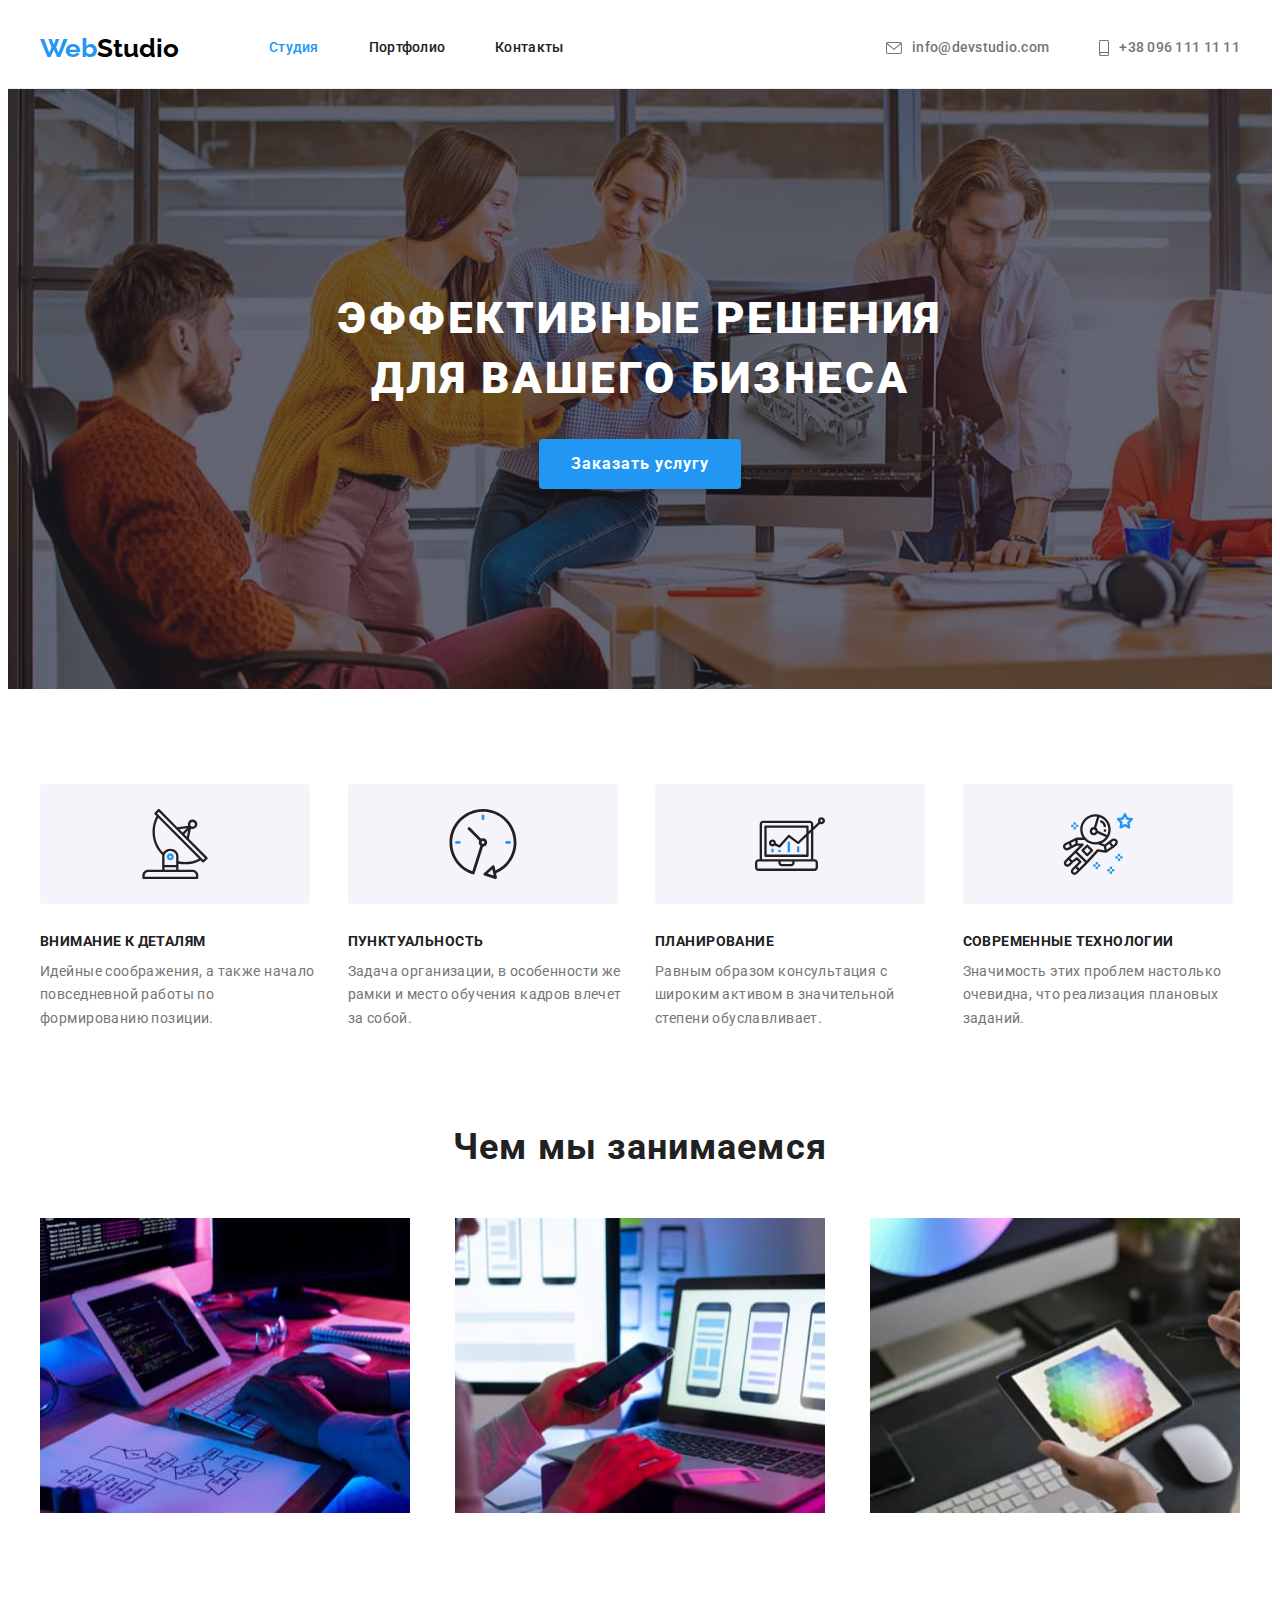
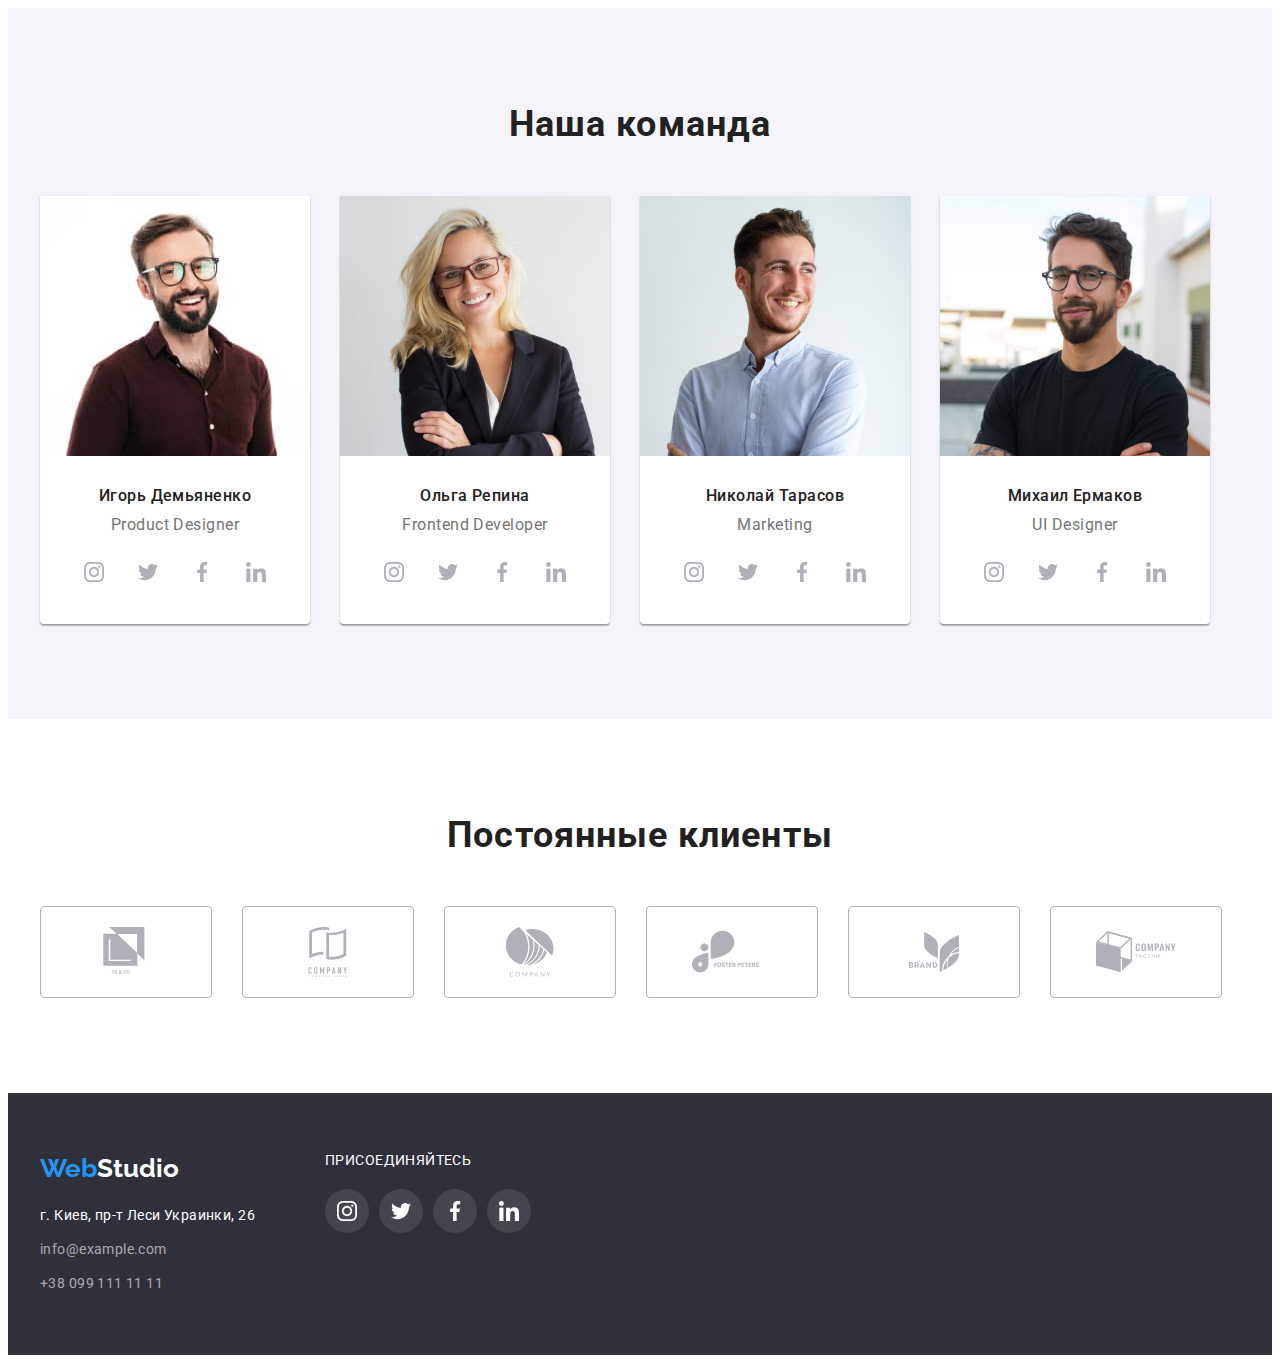
==== commit 9af525f4: "оптимизировала картинки" ====
--- a/index.html
+++ b/index.html
@@ -93,7 +93,7 @@
                 <h2 class="headline-section">Чем мы занимаемся</h2>
                 <ul class="list wedo-img">
                     <li><img src="./images/box_1.jpg" alt="человек работает по планшету с клавиатурой" width="370" height="295"></li>
-                    <li><img src="./images/box_2.png" alt="человек смотрит в телефон пока сидит за компьютером" width="370" height="295"></li>
+                    <li><img src="./images/box_2.jpg" alt="человек смотрит в телефон пока сидит за компьютером" width="370" height="295"></li>
                     <li><img src="./images/box_3.jpg" alt="человек смотрит в планшет с палитрой оттенков радуги" width="370" height="295"></li>
                 </ul>
 
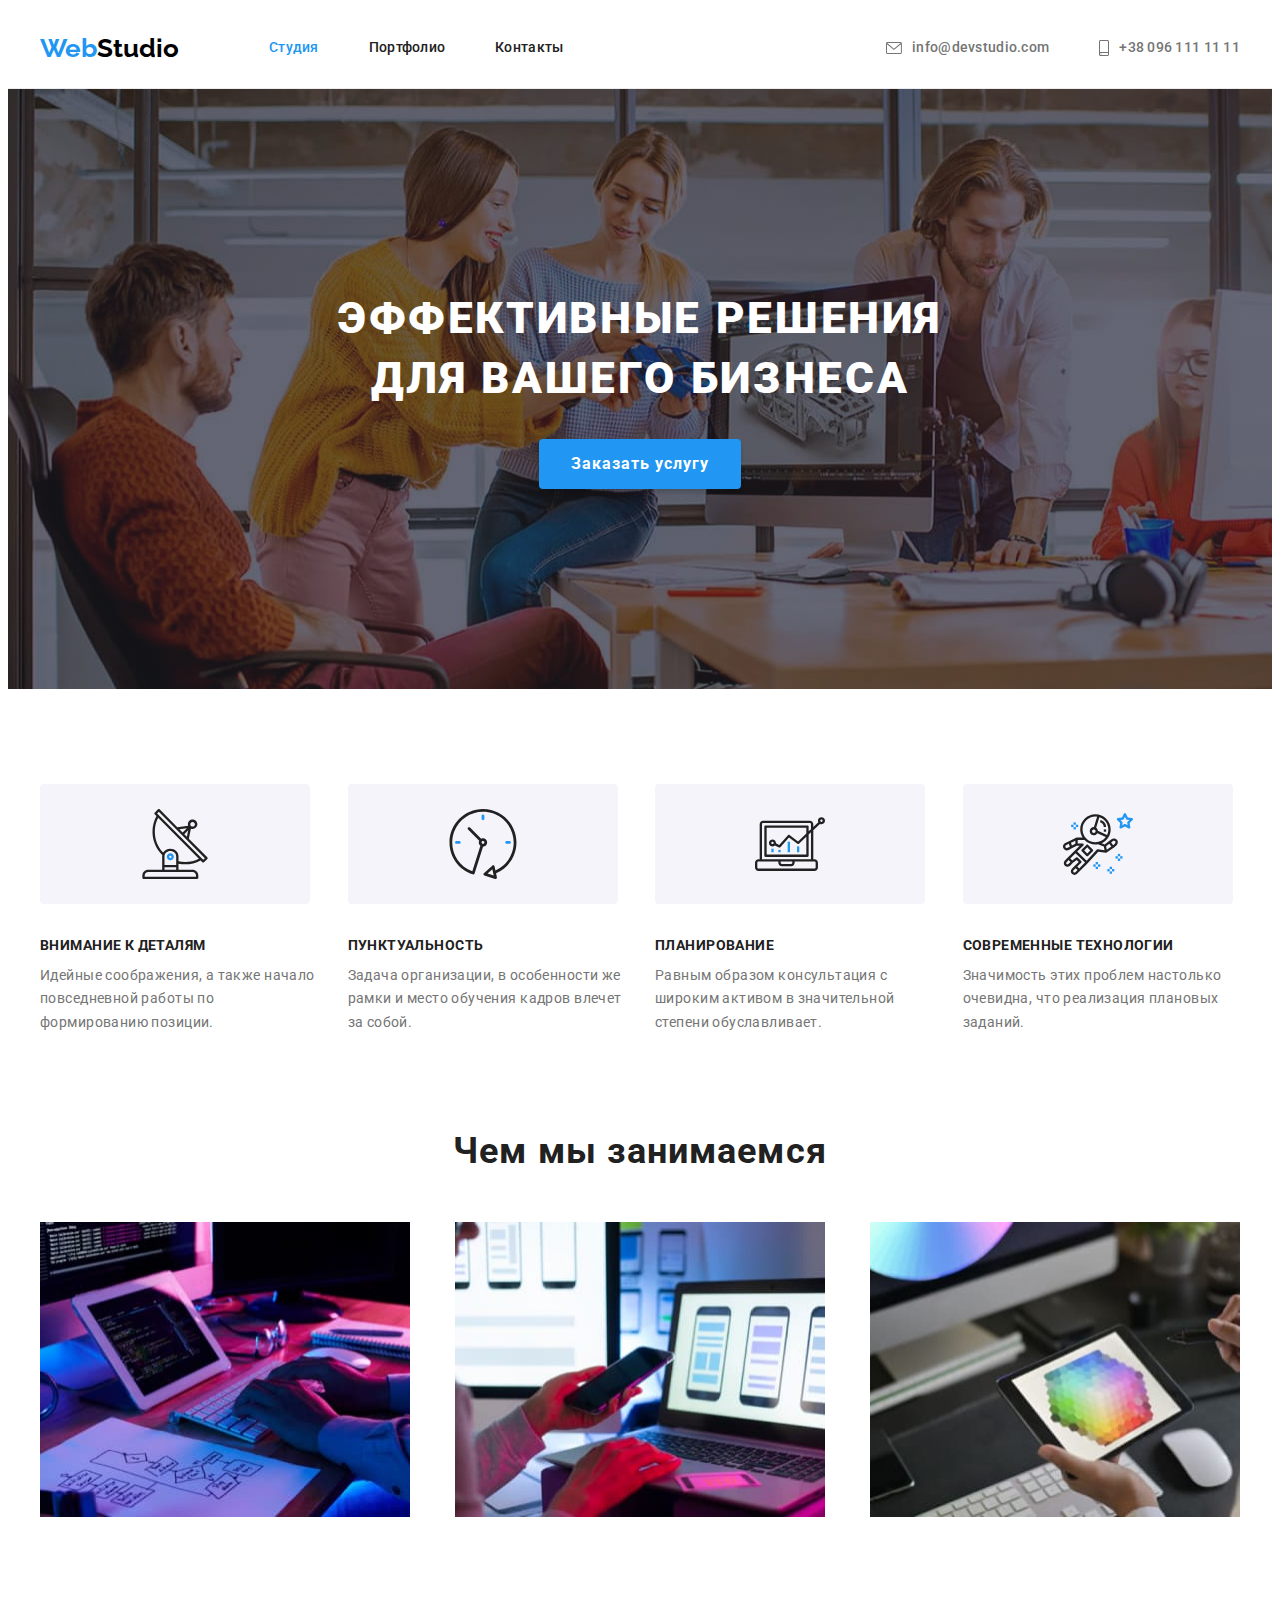
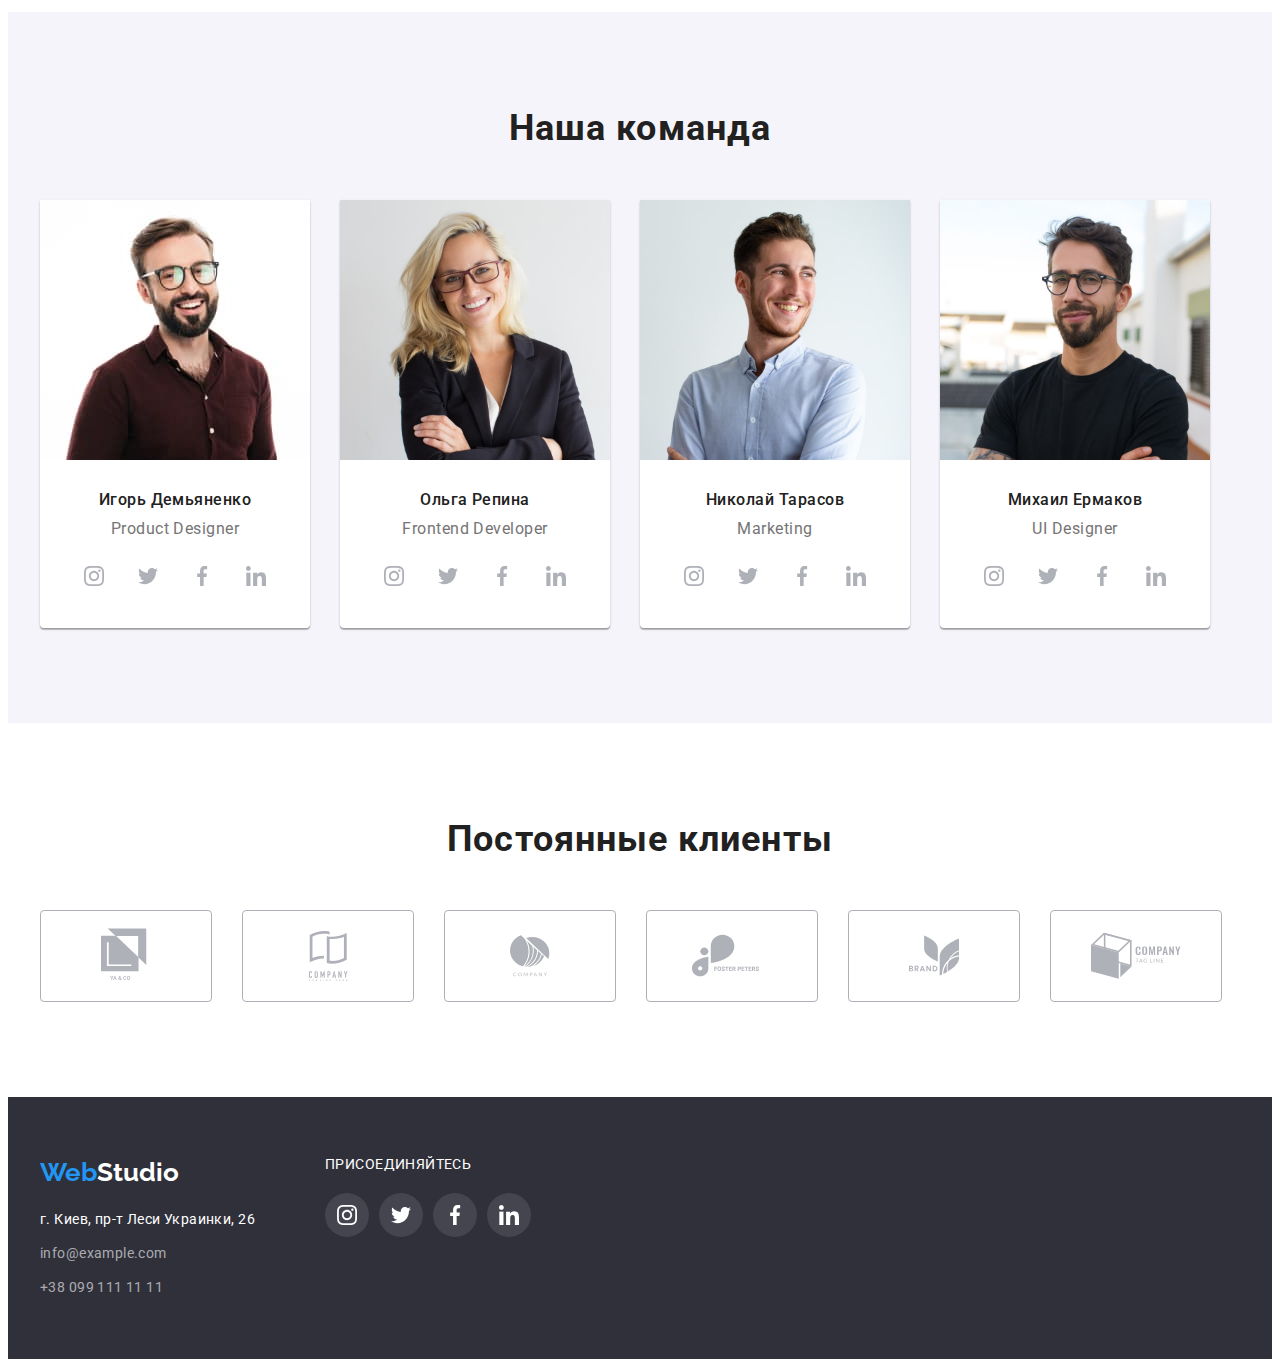
==== commit e7b5dc07: "размеры перенесла в html" ====
--- a/index.html
+++ b/index.html
@@ -25,12 +25,12 @@
             </nav>
             <ul class="list navigation contacts">
                 <li class="menu">
-                    <svg class="nav-icon icon-envelope">
+                    <svg class="nav-icon icon-envelope" width="16" height="12">
                         <use href="./images/sprite.svg#icon-envelope"></use>
                     </svg>
                     <a class="link upper-contacts" href="mailto:info@devstudio.com">info@devstudio.com</a></li>
                 <li class="menu">
-                    <svg class="nav-icon icon-smphone">
+                    <svg class="nav-icon icon-smphone" width="10" height="16">
                         <use href="./images/sprite.svg#icon-smartphone"></use>
                     </svg>
                     <a class="link upper-contacts" href="tel:+380961111111">+38 096 111 11 11</a></li>
@@ -54,7 +54,7 @@
                 <h2 class="visually-hidden">Наши преимущества</h2>
                 <ul class="list features-list">
                     <li class="feature-item">
-                        <svg class="features-icon">
+                        <svg class="features-icon" width="70px" height="70px">
                         <use href="./images/sprite.svg#icon-antenna"></use>
                     </svg>
                         <h3 class="features-header">Внимание к деталям</h3>
@@ -62,21 +62,21 @@
 
                     </li>
                     <li class="feature-item">
-                        <svg class="features-icon">
+                        <svg class="features-icon" width="70px" height="70px">
                         <use href="./images/sprite.svg#icon-clock"></use>
                     </svg>
                         <h3 class="features-header">Пунктуальность</h3>
                         <p class="features-text">Задача организации, в особенности же рамки и место обучения кадров влечет за собой.</p>
                     </li>
                     <li class="feature-item">
-                        <svg class="features-icon">
+                        <svg class="features-icon" width="70px" height="70px">
                         <use href="./images/sprite.svg#icon-diagram"></use>
                     </svg>
                         <h3 class="features-header">Планирование</h3>
                         <p class="features-text">Равным образом консультация с широким активом в значительной степени обуславливает.</p>
                     </li>
                     <li class="feature-item">
-                        <svg class="features-icon">
+                        <svg class="features-icon" width="70px" height="70px">
                         <use href="./images/sprite.svg#icon-astronaut"></use>
                     </svg>
                         <h3 class="features-header">Современные технологии</h3>
@@ -116,22 +116,22 @@
                             </div>
                             <ul class="list socials-list">
                                 <li class="socials-icon-item">
-                                    <svg class="socials-icon">
+                                    <svg class="socials-icon" width="20px" height="20px">
                         <use href="./images/sprite.svg#icon-instagram"></use>
                     </svg>
                                 </li>
                                 <li class="socials-icon-item">
-                                    <svg class="socials-icon">
+                                    <svg class="socials-icon" width="20px" height="20px">
                         <use href="./images/sprite.svg#icon-twitter"></use>
                     </svg>
                                 </li>
                                 <li class="socials-icon-item">
-                                    <svg class="socials-icon">
+                                    <svg class="socials-icon" width="20px" height="20px">
                         <use href="./images/sprite.svg#icon-facebook"></use>
                     </svg>
                                 </li>
                                 <li class="socials-icon-item">
-                                    <svg class="socials-icon">
+                                    <svg class="socials-icon" width="20px" height="20px">
                         <use href="./images/sprite.svg#icon-linkedin"></use>
                     </svg>
                                 </li>
@@ -149,22 +149,22 @@
                             </div>
                             <ul class="list socials-list">
                                 <li class="socials-icon-item">
-                                    <svg class="socials-icon">
+                                    <svg class="socials-icon" width="20px" height="20px">
                         <use href="./images/sprite.svg#icon-instagram"></use>
                     </svg>
                                 </li>
                                 <li class="socials-icon-item">
-                                    <svg class="socials-icon">
+                                    <svg class="socials-icon" width="20px" height="20px">
                         <use href="./images/sprite.svg#icon-twitter"></use>
                     </svg>
                                 </li>
                                 <li class="socials-icon-item">
-                                    <svg class="socials-icon">
+                                    <svg class="socials-icon" width="20px" height="20px">
                         <use href="./images/sprite.svg#icon-facebook"></use>
                     </svg>
                                 </li>
                                 <li class="socials-icon-item">
-                                    <svg class="socials-icon">
+                                    <svg class="socials-icon" width="20px" height="20px">
                         <use href="./images/sprite.svg#icon-linkedin"></use>
                     </svg>
                                 </li>
@@ -181,22 +181,22 @@
                             </div>
                             <ul class="list socials-list">
                                 <li class="socials-icon-item">
-                                    <svg class="socials-icon">
+                                    <svg class="socials-icon" width="20px" height="20px">
                         <use href="./images/sprite.svg#icon-instagram"></use>
                     </svg>
                                 </li>
                                 <li class="socials-icon-item">
-                                    <svg class="socials-icon">
+                                    <svg class="socials-icon" width="20px" height="20px">
                         <use href="./images/sprite.svg#icon-twitter"></use>
                     </svg>
                                 </li>
                                 <li class="socials-icon-item">
-                                    <svg class="socials-icon">
+                                    <svg class="socials-icon" width="20px" height="20px">
                         <use href="./images/sprite.svg#icon-facebook"></use>
                     </svg>
                                 </li>
                                 <li class="socials-icon-item">
-                                    <svg class="socials-icon">
+                                    <svg class="socials-icon" width="20px" height="20px">
                         <use href="./images/sprite.svg#icon-linkedin"></use>
                     </svg>
                                 </li>
@@ -213,22 +213,22 @@
                             </div>
                             <ul class="list socials-list">
                                 <li class="socials-icon-item">
-                                    <svg class="socials-icon">
+                                    <svg class="socials-icon" width="20px" height="20px">
                         <use href="./images/sprite.svg#icon-instagram"></use>
                     </svg>
                                 </li>
                                 <li class="socials-icon-item">
-                                    <svg class="socials-icon">
+                                    <svg class="socials-icon" width="20px" height="20px">
                         <use href="./images/sprite.svg#icon-twitter"></use>
                     </svg>
                                 </li>
                                 <li class="socials-icon-item">
-                                    <svg class="socials-icon">
+                                    <svg class="socials-icon" width="20px" height="20px">
                         <use href="./images/sprite.svg#icon-facebook"></use>
                     </svg>
                                 </li>
                                 <li class="socials-icon-item">
-                                    <svg class="socials-icon">
+                                    <svg class="socials-icon" width="20px" height="20px">
                         <use href="./images/sprite.svg#icon-linkedin"></use>
                     </svg>
                                 </li>
@@ -250,58 +250,59 @@
                     </svg>
 
                     </li>
-                    <li class="clients-list-item"><svg class="client-icon">
+                    <li class="clients-list-item"><svg class="client-icon" width="45" height="50">
                         <use href="./images/sprite.svg#icon-logo-2"></use>
                     </svg></li>
-                    <li class="clients-list-item"><svg class="client-icon">
+                    <li class="clients-list-item"><svg class="client-icon" width="40px" height="52px">
                         <use href="./images/sprite.svg#icon-logo-3"></use>
                     </svg></li>
-                    <li class="clients-list-item"><svg class="special-client">
+                    <li class="clients-list-item"><svg class="special-client" width="80px" height="50px">
                         <use href="./images/sprite.svg#icon-logo-4"></use>
                     </svg></li>
-                    <li class="clients-list-item"><svg class="client-icon">
+                    <li class="clients-list-item"><svg class="client-icon" width="59px" height="47px">
                         <use href="./images/sprite.svg#icon-logo-5"></use>
                     </svg></li>
-                    <li class="clients-list-item"><svg class="special-client">
-                        <use href="./images/sprite.svg#icon-logo-6"></use>
+                    <li class="clients-list-item">
+                        <svg class="special-client width=" 80px " height="50px ">
+                        <use href="./images/sprite.svg#icon-logo-6 "></use>
                     </svg></li>
                 </ul>
             </div>
         </section>
     </main>
-    <footer class="footer-section">
-        <div class="footer-position container">
-            <div class="right-footer">
-                <a lang="en" class="logo-down link " href="./index.html">Web<span class="logo-light">Studio</span></a>
-                <address class="general-adress">
-            <ul class="list">
-                <li class="address-item"><a class="link address" href="https://goo.gl/maps/BEkhHuZWLyBjJodx8" target="_blank" rel="noreferrer noopenerr" >г. Киев, пр-т Леси Украинки, 26</a></li>
-                <li class="address-item"><a class="link bottom-contacts" href="mailto:info@example.com">info@example.com</a></li>
-                <li class="address-item"><a class="link bottom-contacts" href="tel:+380991111111">+38 099 111 11 11</a></li>
+    <footer class="footer-section ">
+        <div class="footer-position container ">
+            <div class="right-footer ">
+                <a lang="en " class="logo-down link " href="./index.html ">Web<span class="logo-light ">Studio</span></a>
+                <address class="general-adress ">
+            <ul class="list ">
+                <li class="address-item "><a class="link address " href="https://goo.gl/maps/BEkhHuZWLyBjJodx8 " target="_blank " rel="noreferrer noopenerr " >г. Киев, пр-т Леси Украинки, 26</a></li>
+                <li class="address-item "><a class="link bottom-contacts " href="mailto:info@example.com ">info@example.com</a></li>
+                <li class="address-item "><a class="link bottom-contacts " href="tel:+380991111111 ">+38 099 111 11 11</a></li>
             </ul>
             </div>
             
-            <div class="side-footer">
-            <p class="call-action">Присоединяйтесь</p>
-            <ul class="list socials-list-footer">
-                                <li class="socials-icon-item-footer">
-                                    <svg class="socials-icon">
-                        <use href="./images/sprite.svg#icon-instagram"></use>
-                    </svg>
-                                </li>
-                                <li class="socials-icon-item-footer">
-                                    <svg class="socials-icon">
-                        <use href="./images/sprite.svg#icon-twitter"></use>
-                    </svg>
-                                </li>
-                                <li class="socials-icon-item-footer">
-                                    <svg class="socials-icon">
-                        <use href="./images/sprite.svg#icon-facebook"></use>
-                    </svg>
-                                </li>
-                                <li class="socials-icon-item-footer">
-                                    <svg class="socials-icon">
-                        <use href="./images/sprite.svg#icon-linkedin"></use>
+            <div class="side-footer ">
+            <p class="call-action ">Присоединяйтесь</p>
+            <ul class="list socials-list-footer ">
+                                <li class="socials-icon-item-footer ">
+                                    <svg class="socials-icon " width="20 " height="20 ">
+                        <use href="./images/sprite.svg#icon-instagram "></use>
+                    </svg>
+                                </li>
+                                <li class="socials-icon-item-footer ">
+                                    <svg class="socials-icon " width="20 " height="20 ">
+                        <use href="./images/sprite.svg#icon-twitter "></use>
+                    </svg>
+                                </li>
+                                <li class="socials-icon-item-footer ">
+                                    <svg class="socials-icon " width="20 " height="20 ">
+                        <use href="./images/sprite.svg#icon-facebook "></use>
+                    </svg>
+                                </li>
+                                <li class="socials-icon-item-footer ">
+                                    <svg class="socials-icon " width="20 " height="20 ">
+                        <use href="./images/sprite.svg#icon-linkedin "></use>
                     </svg>
                                 </li>
 
--- a/css/styles.css
+++ b/css/styles.css
@@ -117,16 +117,6 @@
     padding-bottom: 32px;
     padding-top: 32px;
     box-sizing: content-box;
-}
-
-.icon-smphone {
-    width: 10px;
-    height: 16px;
-}
-
-.icon-envelope {
-    width: 16px;
-    height: 12px;
 }
 
 .nav-icon:hover,
@@ -248,14 +238,11 @@
 /* --- features --- */
 
 .features-icon {
-    width: 70px;
-    height: 70px;
     padding-top: 25px;
     padding-bottom: 25px;
     padding-right: 100px;
     padding-left: 100px;
     box-sizing: content-box;
-    display: block;
     background-color: #F5F4FA;
     border-radius: 4px;
     margin-bottom: 30px;
@@ -331,12 +318,6 @@
     padding-left: 32px;
     padding-right: 32px;
     padding-bottom: 30px;
-}
-
-.socials-icon {
-    box-sizing: content-box;
-    width: 20px;
-    height: 20px;
 }
 
 .socials-icon-item {
@@ -439,8 +420,6 @@
 }
 
 .client-icon {
-    width: 50px;
-    height: 50px;
     fill: var(--icon-color);
     box-sizing: content-box;
     padding-top: 19px;
@@ -450,8 +429,6 @@
 }
 
 .special-client {
-    width: 80px;
-    height: 50px;
     fill: var(--icon-color);
     box-sizing: content-box;
     padding-top: 19px;
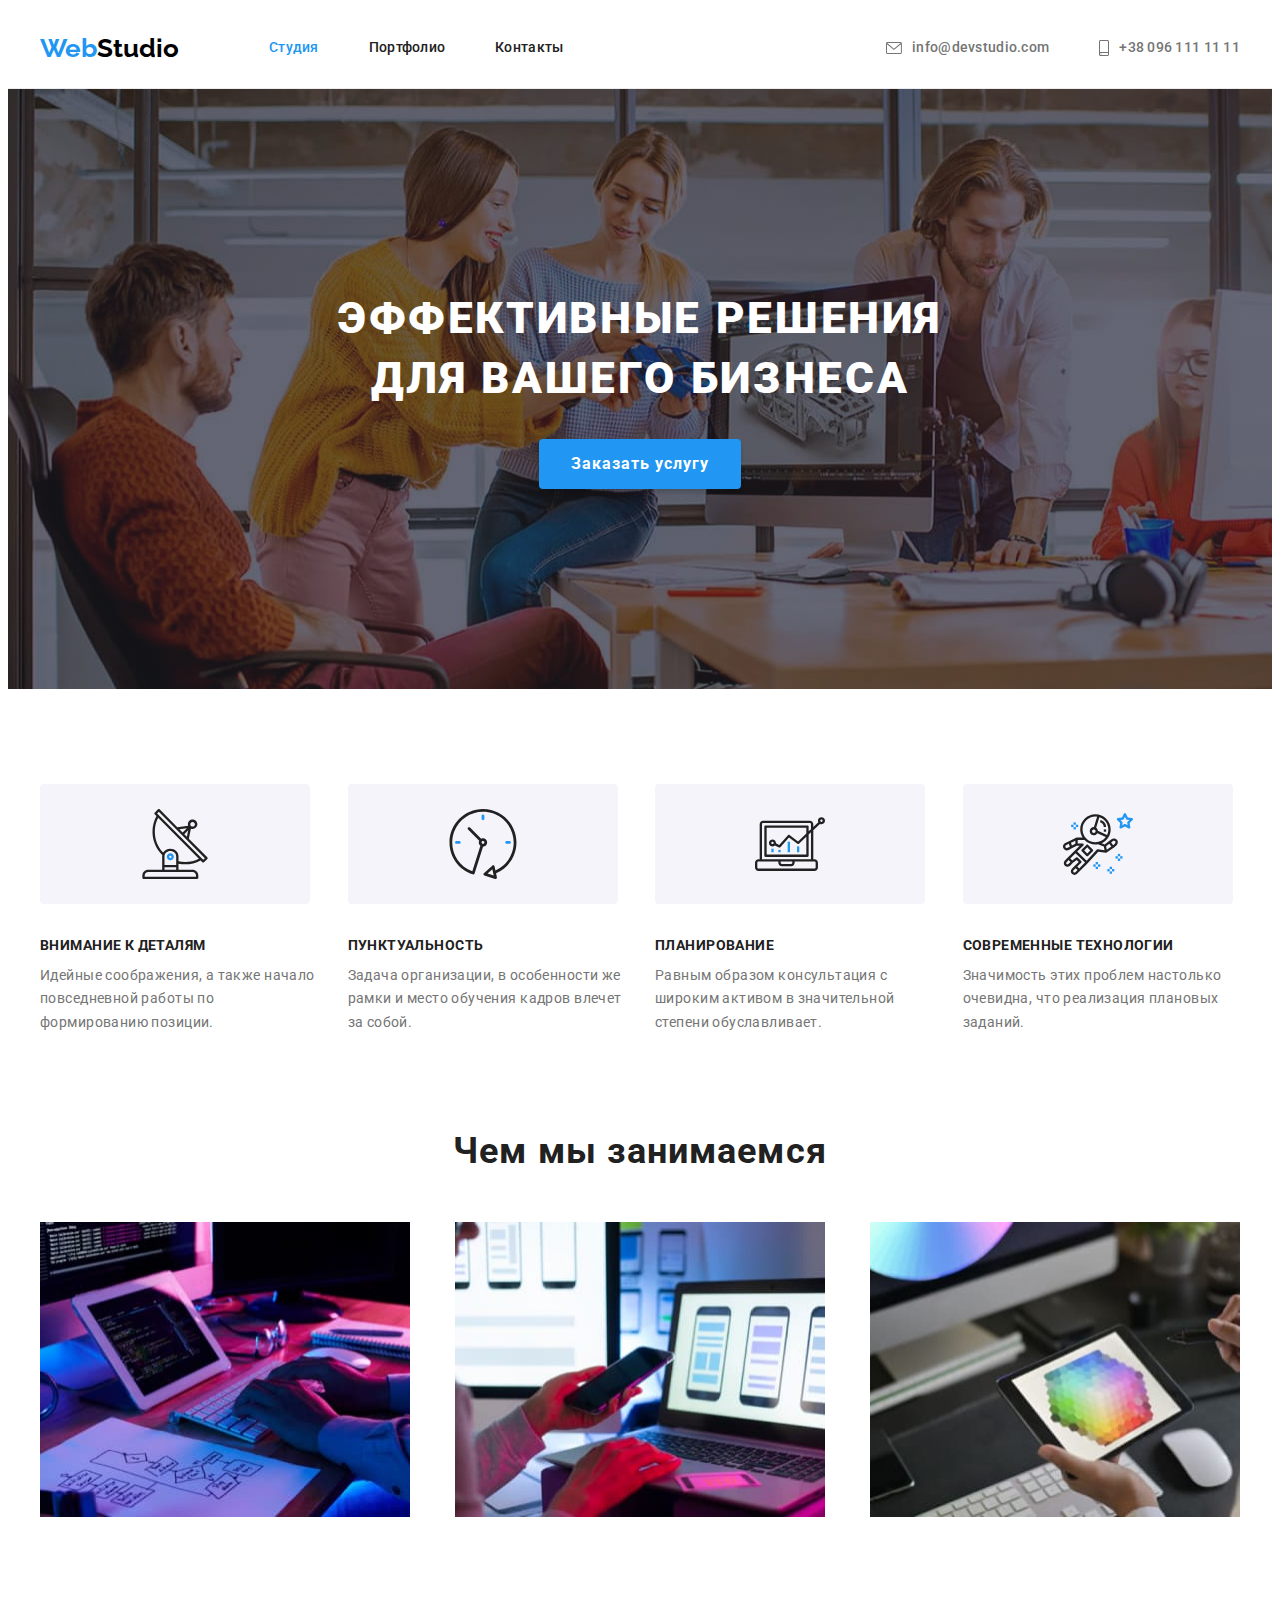
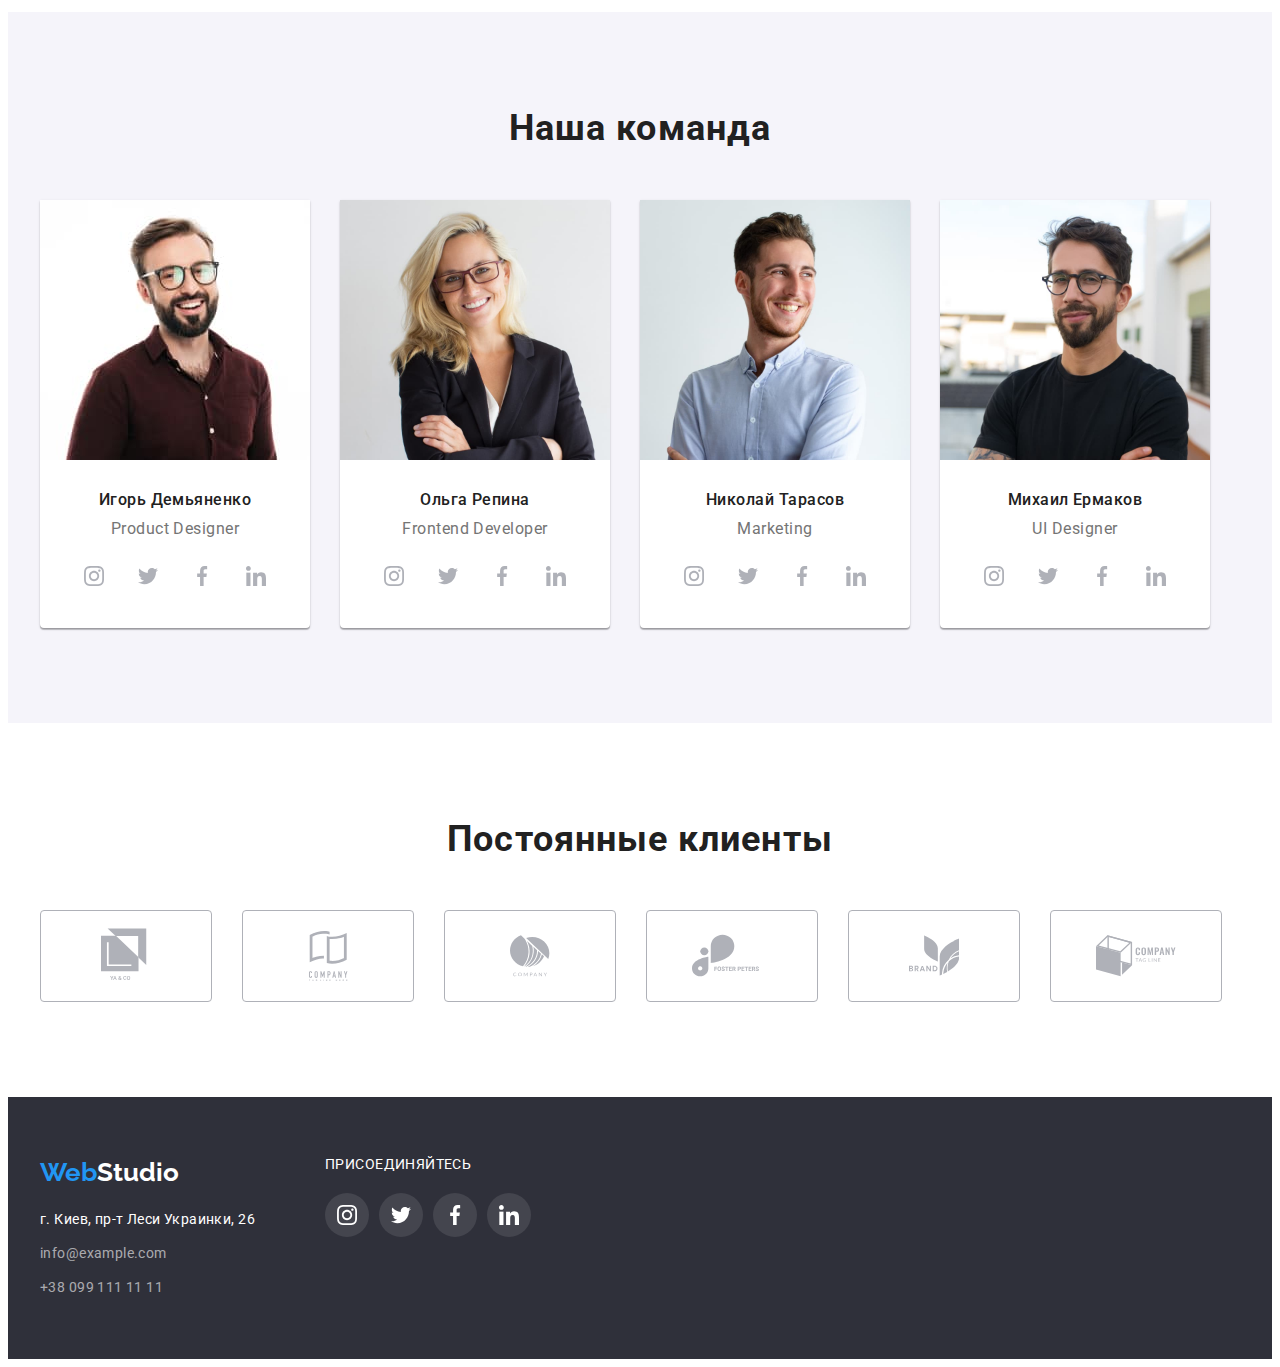
==== commit 3c7fd837: "px deleted" ====
--- a/index.html
+++ b/index.html
@@ -54,7 +54,7 @@
                 <h2 class="visually-hidden">Наши преимущества</h2>
                 <ul class="list features-list">
                     <li class="feature-item">
-                        <svg class="features-icon" width="70px" height="70px">
+                        <svg class="features-icon" width="70" height="70">
                         <use href="./images/sprite.svg#icon-antenna"></use>
                     </svg>
                         <h3 class="features-header">Внимание к деталям</h3>
@@ -62,21 +62,21 @@
 
                     </li>
                     <li class="feature-item">
-                        <svg class="features-icon" width="70px" height="70px">
+                        <svg class="features-icon" width="70" height="70">
                         <use href="./images/sprite.svg#icon-clock"></use>
                     </svg>
                         <h3 class="features-header">Пунктуальность</h3>
                         <p class="features-text">Задача организации, в особенности же рамки и место обучения кадров влечет за собой.</p>
                     </li>
                     <li class="feature-item">
-                        <svg class="features-icon" width="70px" height="70px">
+                        <svg class="features-icon" width="70" height="70">
                         <use href="./images/sprite.svg#icon-diagram"></use>
                     </svg>
                         <h3 class="features-header">Планирование</h3>
                         <p class="features-text">Равным образом консультация с широким активом в значительной степени обуславливает.</p>
                     </li>
                     <li class="feature-item">
-                        <svg class="features-icon" width="70px" height="70px">
+                        <svg class="features-icon" width="70" height="70">
                         <use href="./images/sprite.svg#icon-astronaut"></use>
                     </svg>
                         <h3 class="features-header">Современные технологии</h3>
@@ -116,22 +116,22 @@
                             </div>
                             <ul class="list socials-list">
                                 <li class="socials-icon-item">
-                                    <svg class="socials-icon" width="20px" height="20px">
+                                    <svg class="socials-icon" width="20" height="20">
                         <use href="./images/sprite.svg#icon-instagram"></use>
                     </svg>
                                 </li>
                                 <li class="socials-icon-item">
-                                    <svg class="socials-icon" width="20px" height="20px">
+                                    <svg class="socials-icon" width="20" height="20">
                         <use href="./images/sprite.svg#icon-twitter"></use>
                     </svg>
                                 </li>
                                 <li class="socials-icon-item">
-                                    <svg class="socials-icon" width="20px" height="20px">
+                                    <svg class="socials-icon" width="20" height="20">
                         <use href="./images/sprite.svg#icon-facebook"></use>
                     </svg>
                                 </li>
                                 <li class="socials-icon-item">
-                                    <svg class="socials-icon" width="20px" height="20px">
+                                    <svg class="socials-icon" width="20" height="20">
                         <use href="./images/sprite.svg#icon-linkedin"></use>
                     </svg>
                                 </li>
@@ -149,22 +149,22 @@
                             </div>
                             <ul class="list socials-list">
                                 <li class="socials-icon-item">
-                                    <svg class="socials-icon" width="20px" height="20px">
+                                    <svg class="socials-icon" width="20" height="20">
                         <use href="./images/sprite.svg#icon-instagram"></use>
                     </svg>
                                 </li>
                                 <li class="socials-icon-item">
-                                    <svg class="socials-icon" width="20px" height="20px">
+                                    <svg class="socials-icon" width="20" height="20">
                         <use href="./images/sprite.svg#icon-twitter"></use>
                     </svg>
                                 </li>
                                 <li class="socials-icon-item">
-                                    <svg class="socials-icon" width="20px" height="20px">
+                                    <svg class="socials-icon" width="20" height="20">
                         <use href="./images/sprite.svg#icon-facebook"></use>
                     </svg>
                                 </li>
                                 <li class="socials-icon-item">
-                                    <svg class="socials-icon" width="20px" height="20px">
+                                    <svg class="socials-icon" width="20" height="20">
                         <use href="./images/sprite.svg#icon-linkedin"></use>
                     </svg>
                                 </li>
@@ -181,22 +181,22 @@
                             </div>
                             <ul class="list socials-list">
                                 <li class="socials-icon-item">
-                                    <svg class="socials-icon" width="20px" height="20px">
+                                    <svg class="socials-icon" width="20" height="20">
                         <use href="./images/sprite.svg#icon-instagram"></use>
                     </svg>
                                 </li>
                                 <li class="socials-icon-item">
-                                    <svg class="socials-icon" width="20px" height="20px">
+                                    <svg class="socials-icon" width="20" height="20">
                         <use href="./images/sprite.svg#icon-twitter"></use>
                     </svg>
                                 </li>
                                 <li class="socials-icon-item">
-                                    <svg class="socials-icon" width="20px" height="20px">
+                                    <svg class="socials-icon" width="20" height="20">
                         <use href="./images/sprite.svg#icon-facebook"></use>
                     </svg>
                                 </li>
                                 <li class="socials-icon-item">
-                                    <svg class="socials-icon" width="20px" height="20px">
+                                    <svg class="socials-icon" width="20" height="20">
                         <use href="./images/sprite.svg#icon-linkedin"></use>
                     </svg>
                                 </li>
@@ -213,22 +213,22 @@
                             </div>
                             <ul class="list socials-list">
                                 <li class="socials-icon-item">
-                                    <svg class="socials-icon" width="20px" height="20px">
+                                    <svg class="socials-icon" width="20" height="20">
                         <use href="./images/sprite.svg#icon-instagram"></use>
                     </svg>
                                 </li>
                                 <li class="socials-icon-item">
-                                    <svg class="socials-icon" width="20px" height="20px">
+                                    <svg class="socials-icon" width="20" height="20">
                         <use href="./images/sprite.svg#icon-twitter"></use>
                     </svg>
                                 </li>
                                 <li class="socials-icon-item">
-                                    <svg class="socials-icon" width="20px" height="20px">
+                                    <svg class="socials-icon" width="20" height="20">
                         <use href="./images/sprite.svg#icon-facebook"></use>
                     </svg>
                                 </li>
                                 <li class="socials-icon-item">
-                                    <svg class="socials-icon" width="20px" height="20px">
+                                    <svg class="socials-icon" width="20" height="20">
                         <use href="./images/sprite.svg#icon-linkedin"></use>
                     </svg>
                                 </li>
@@ -253,17 +253,17 @@
                     <li class="clients-list-item"><svg class="client-icon" width="45" height="50">
                         <use href="./images/sprite.svg#icon-logo-2"></use>
                     </svg></li>
-                    <li class="clients-list-item"><svg class="client-icon" width="40px" height="52px">
+                    <li class="clients-list-item"><svg class="client-icon" width="40" height="52">
                         <use href="./images/sprite.svg#icon-logo-3"></use>
                     </svg></li>
-                    <li class="clients-list-item"><svg class="special-client" width="80px" height="50px">
+                    <li class="clients-list-item"><svg class="special-client" width="80" height="50">
                         <use href="./images/sprite.svg#icon-logo-4"></use>
                     </svg></li>
-                    <li class="clients-list-item"><svg class="client-icon" width="59px" height="47px">
+                    <li class="clients-list-item"><svg class="client-icon" width="59" height="47">
                         <use href="./images/sprite.svg#icon-logo-5"></use>
                     </svg></li>
                     <li class="clients-list-item">
-                        <svg class="special-client width=" 80px " height="50px ">
+                        <svg class="special-client" width="80" height="50">
                         <use href="./images/sprite.svg#icon-logo-6 "></use>
                     </svg></li>
                 </ul>
@@ -276,32 +276,32 @@
                 <a lang="en " class="logo-down link " href="./index.html ">Web<span class="logo-light ">Studio</span></a>
                 <address class="general-adress ">
             <ul class="list ">
-                <li class="address-item "><a class="link address " href="https://goo.gl/maps/BEkhHuZWLyBjJodx8 " target="_blank " rel="noreferrer noopenerr " >г. Киев, пр-т Леси Украинки, 26</a></li>
-                <li class="address-item "><a class="link bottom-contacts " href="mailto:info@example.com ">info@example.com</a></li>
-                <li class="address-item "><a class="link bottom-contacts " href="tel:+380991111111 ">+38 099 111 11 11</a></li>
+                <li class="address-item"><a class="link address" href="https://goo.gl/maps/BEkhHuZWLyBjJodx8 " target="_blank" rel="noreferrer noopenerr" >г. Киев, пр-т Леси Украинки, 26</a></li>
+                <li class="address-item"><a class="link bottom-contacts" href="mailto:info@example.com ">info@example.com</a></li>
+                <li class="address-item"><a class="link bottom-contacts" href="tel:+380991111111 ">+38 099 111 11 11</a></li>
             </ul>
             </div>
             
-            <div class="side-footer ">
-            <p class="call-action ">Присоединяйтесь</p>
-            <ul class="list socials-list-footer ">
-                                <li class="socials-icon-item-footer ">
-                                    <svg class="socials-icon " width="20 " height="20 ">
+            <div class="side-footer">
+            <p class="call-action">Присоединяйтесь</p>
+            <ul class="list socials-list-footer">
+                                <li class="socials-icon-item-footer">
+                                    <svg class="socials-icon" width="20" height="20">
                         <use href="./images/sprite.svg#icon-instagram "></use>
                     </svg>
                                 </li>
-                                <li class="socials-icon-item-footer ">
-                                    <svg class="socials-icon " width="20 " height="20 ">
+                                <li class="socials-icon-item-footer">
+                                    <svg class="socials-icon" width="20" height="20">
                         <use href="./images/sprite.svg#icon-twitter "></use>
                     </svg>
                                 </li>
-                                <li class="socials-icon-item-footer ">
-                                    <svg class="socials-icon " width="20 " height="20 ">
+                                <li class="socials-icon-item-footer">
+                                    <svg class="socials-icon" width="20" height="20">
                         <use href="./images/sprite.svg#icon-facebook "></use>
                     </svg>
                                 </li>
-                                <li class="socials-icon-item-footer ">
-                                    <svg class="socials-icon " width="20 " height="20 ">
+                                <li class="socials-icon-item-footer">
+                                    <svg class="socials-icon" width="20" height="20">
                         <use href="./images/sprite.svg#icon-linkedin "></use>
                     </svg>
                                 </li>
@@ -315,6 +315,7 @@
 
     </footer>
 
+
 </body>
 
 </html>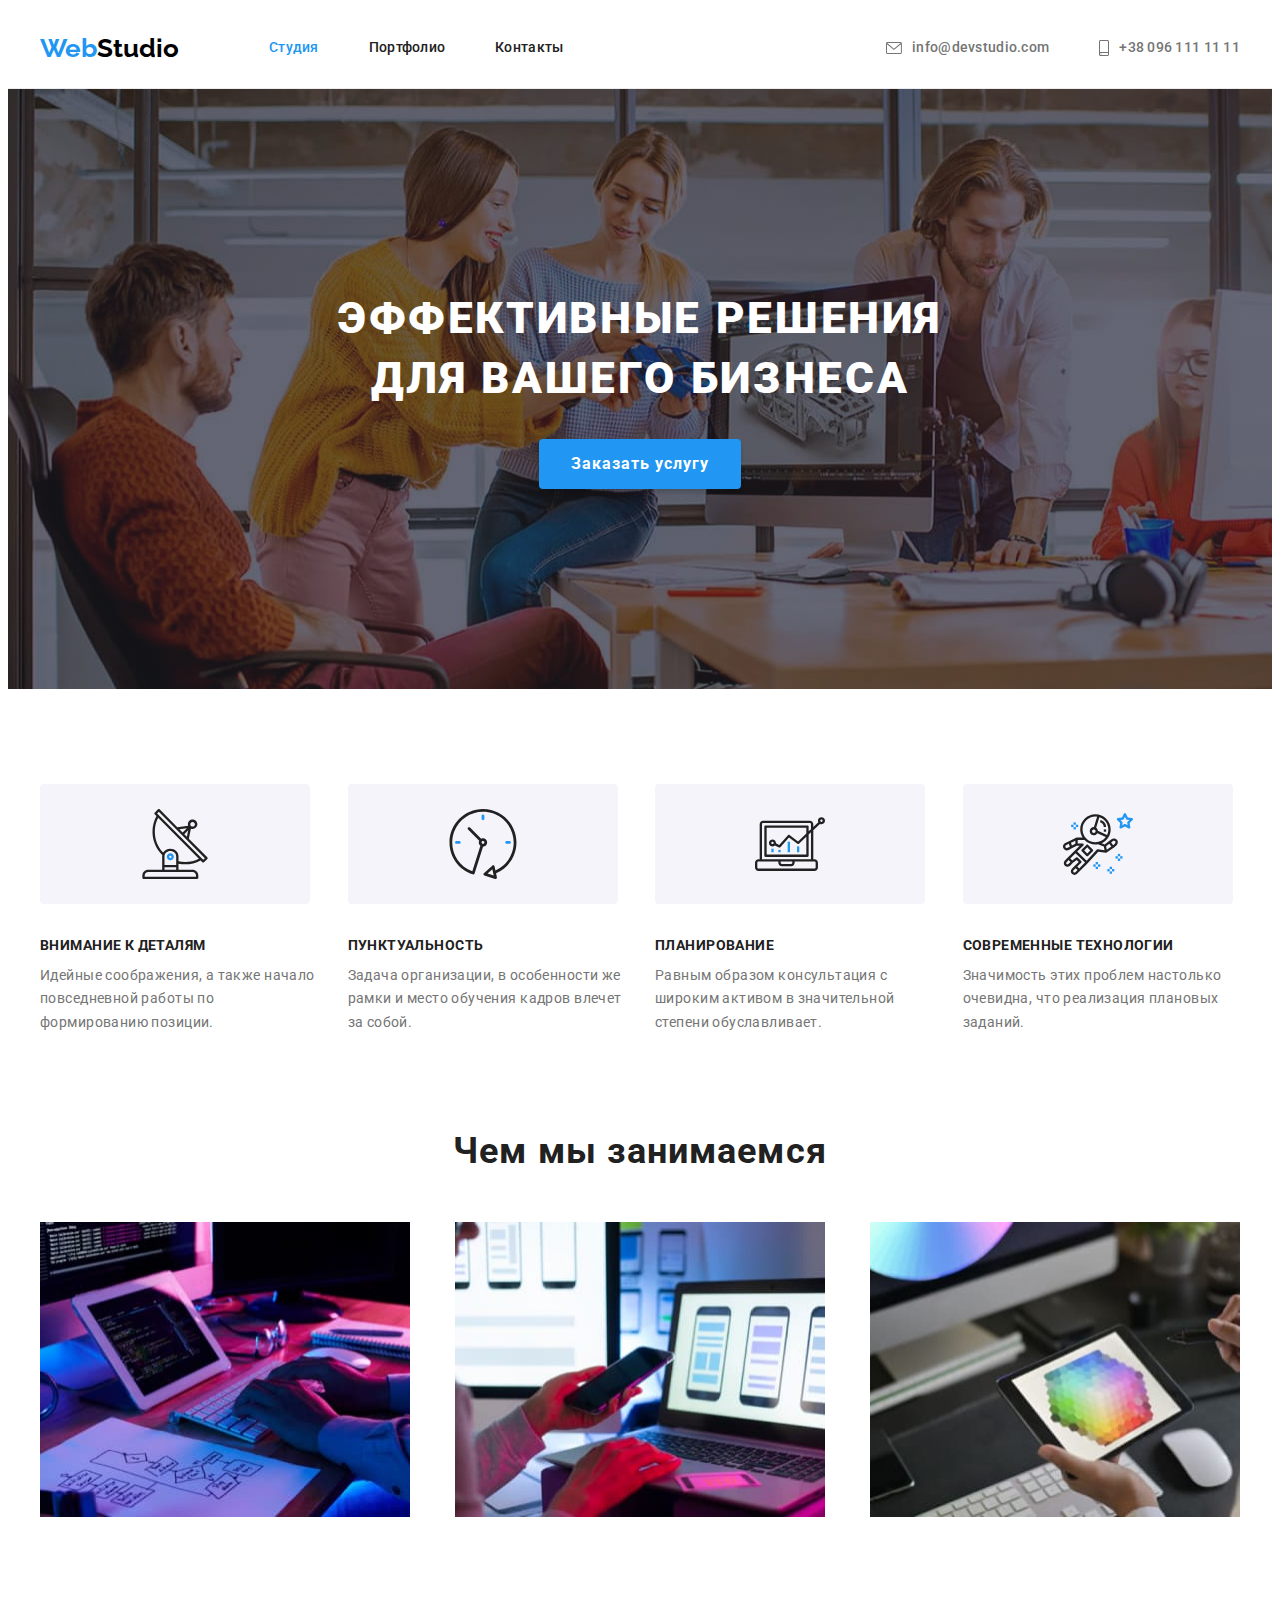
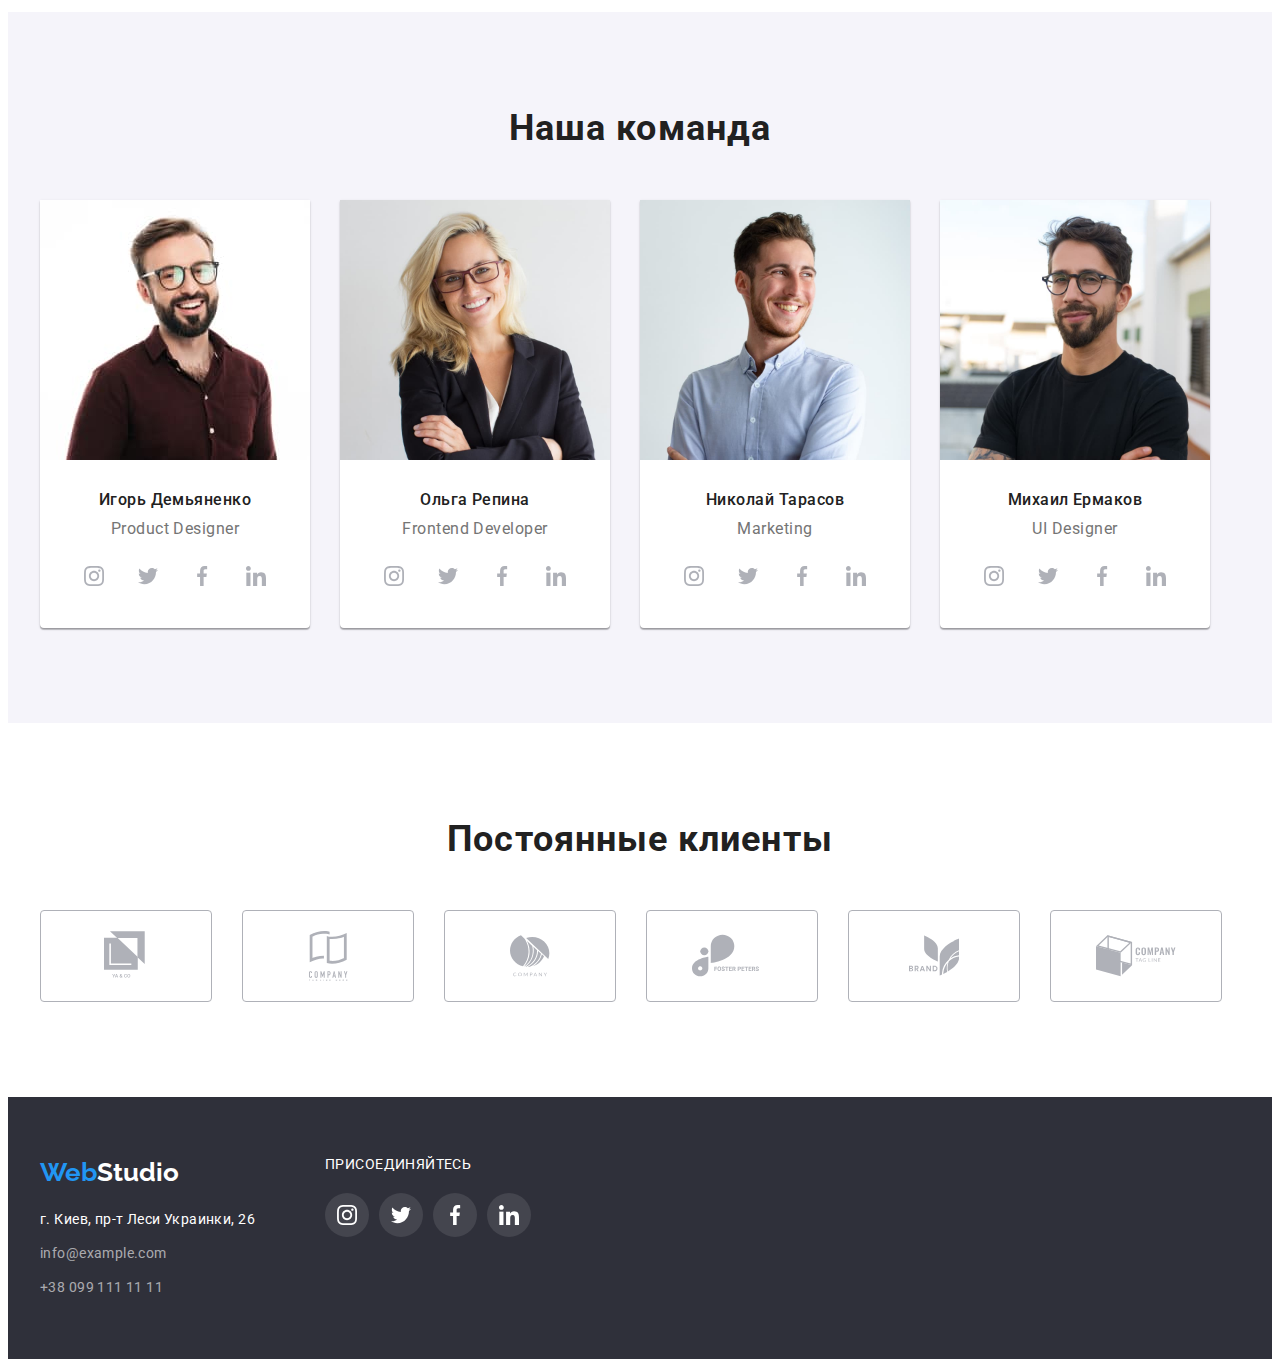
==== commit 62f77619: "ошибки в валидаторе исправлены" ====
--- a/index.html
+++ b/index.html
@@ -168,7 +168,6 @@
                         <use href="./images/sprite.svg#icon-linkedin"></use>
                     </svg>
                                 </li>
-
                             </ul>
                         </div>
                     </li>
@@ -245,7 +244,7 @@
                 <h2 class="headline-section">Постоянные клиенты</h2>
                 <ul class="clients-list list">
                     <li class="clients-list-item">
-                        <svg class="client-icon">
+                        <svg class="client-icon" width="45" height="50">
                         <use href="./images/sprite.svg#icon-logo-1"></use>
                     </svg>
 
@@ -270,49 +269,46 @@
             </div>
         </section>
     </main>
-    <footer class="footer-section ">
-        <div class="footer-position container ">
-            <div class="right-footer ">
-                <a lang="en " class="logo-down link " href="./index.html ">Web<span class="logo-light ">Studio</span></a>
-                <address class="general-adress ">
+    <footer class="footer-section">
+        <div class="footer-position container">
+            <div class="right-footer">
+                <a lang="en" class="logo-down link" href="./index.html">Web<span class="logo-light">Studio</span></a>
+                <address class="general-adress">
             <ul class="list ">
-                <li class="address-item"><a class="link address" href="https://goo.gl/maps/BEkhHuZWLyBjJodx8 " target="_blank" rel="noreferrer noopenerr" >г. Киев, пр-т Леси Украинки, 26</a></li>
-                <li class="address-item"><a class="link bottom-contacts" href="mailto:info@example.com ">info@example.com</a></li>
-                <li class="address-item"><a class="link bottom-contacts" href="tel:+380991111111 ">+38 099 111 11 11</a></li>
+                <li class="address-item"><a class="link address" href="https://goo.gl/maps/BEkhHuZWLyBjJodx8" target="_blank" rel="noreferrer noopenerr" >г. Киев, пр-т Леси Украинки, 26</a></li>
+                <li class="address-item"><a class="link bottom-contacts" href="mailto:info@example.com">info@example.com</a></li>
+                <li class="address-item"><a class="link bottom-contacts" href="tel:+380991111111">+38 099 111 11 11</a></li>
             </ul>
-            </div>
-            
+                </address>
+            </div>
+
+
             <div class="side-footer">
-            <p class="call-action">Присоединяйтесь</p>
-            <ul class="list socials-list-footer">
-                                <li class="socials-icon-item-footer">
-                                    <svg class="socials-icon" width="20" height="20">
+                <p class="call-action">Присоединяйтесь</p>
+                <ul class="list socials-list-footer">
+                    <li class="socials-icon-item-footer">
+                        <svg class="socials-icon" width="20" height="20">
                         <use href="./images/sprite.svg#icon-instagram "></use>
                     </svg>
-                                </li>
-                                <li class="socials-icon-item-footer">
-                                    <svg class="socials-icon" width="20" height="20">
+                    </li>
+                    <li class="socials-icon-item-footer">
+                        <svg class="socials-icon" width="20" height="20">
                         <use href="./images/sprite.svg#icon-twitter "></use>
                     </svg>
-                                </li>
-                                <li class="socials-icon-item-footer">
-                                    <svg class="socials-icon" width="20" height="20">
+                    </li>
+                    <li class="socials-icon-item-footer">
+                        <svg class="socials-icon" width="20" height="20">
                         <use href="./images/sprite.svg#icon-facebook "></use>
                     </svg>
-                                </li>
-                                <li class="socials-icon-item-footer">
-                                    <svg class="socials-icon" width="20" height="20">
+                    </li>
+                    <li class="socials-icon-item-footer">
+                        <svg class="socials-icon" width="20" height="20">
                         <use href="./images/sprite.svg#icon-linkedin "></use>
                     </svg>
-                                </li>
-
-            </ul>
-
-            </ul>
-            </div>
-        </address>
-            </div>
-
+                    </li>
+                </ul>
+            </div>
+        </div>
     </footer>
 
 
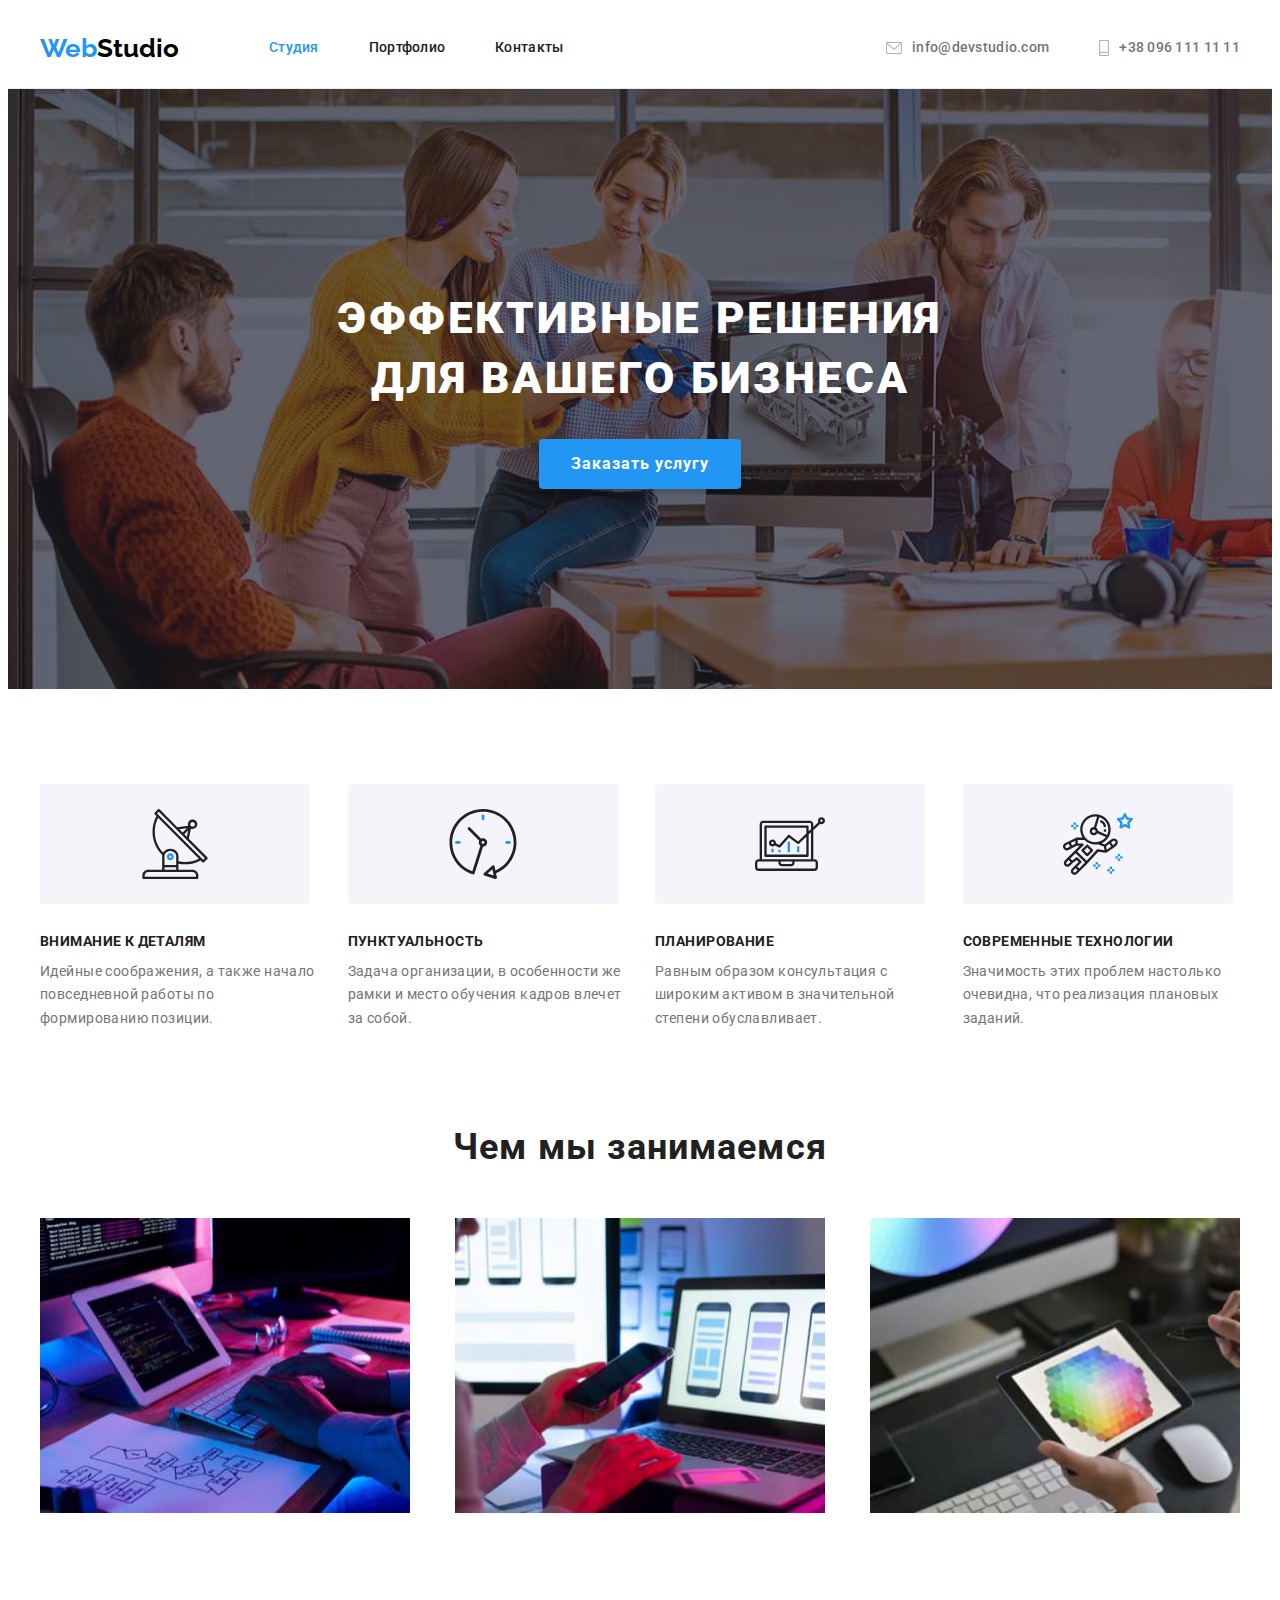
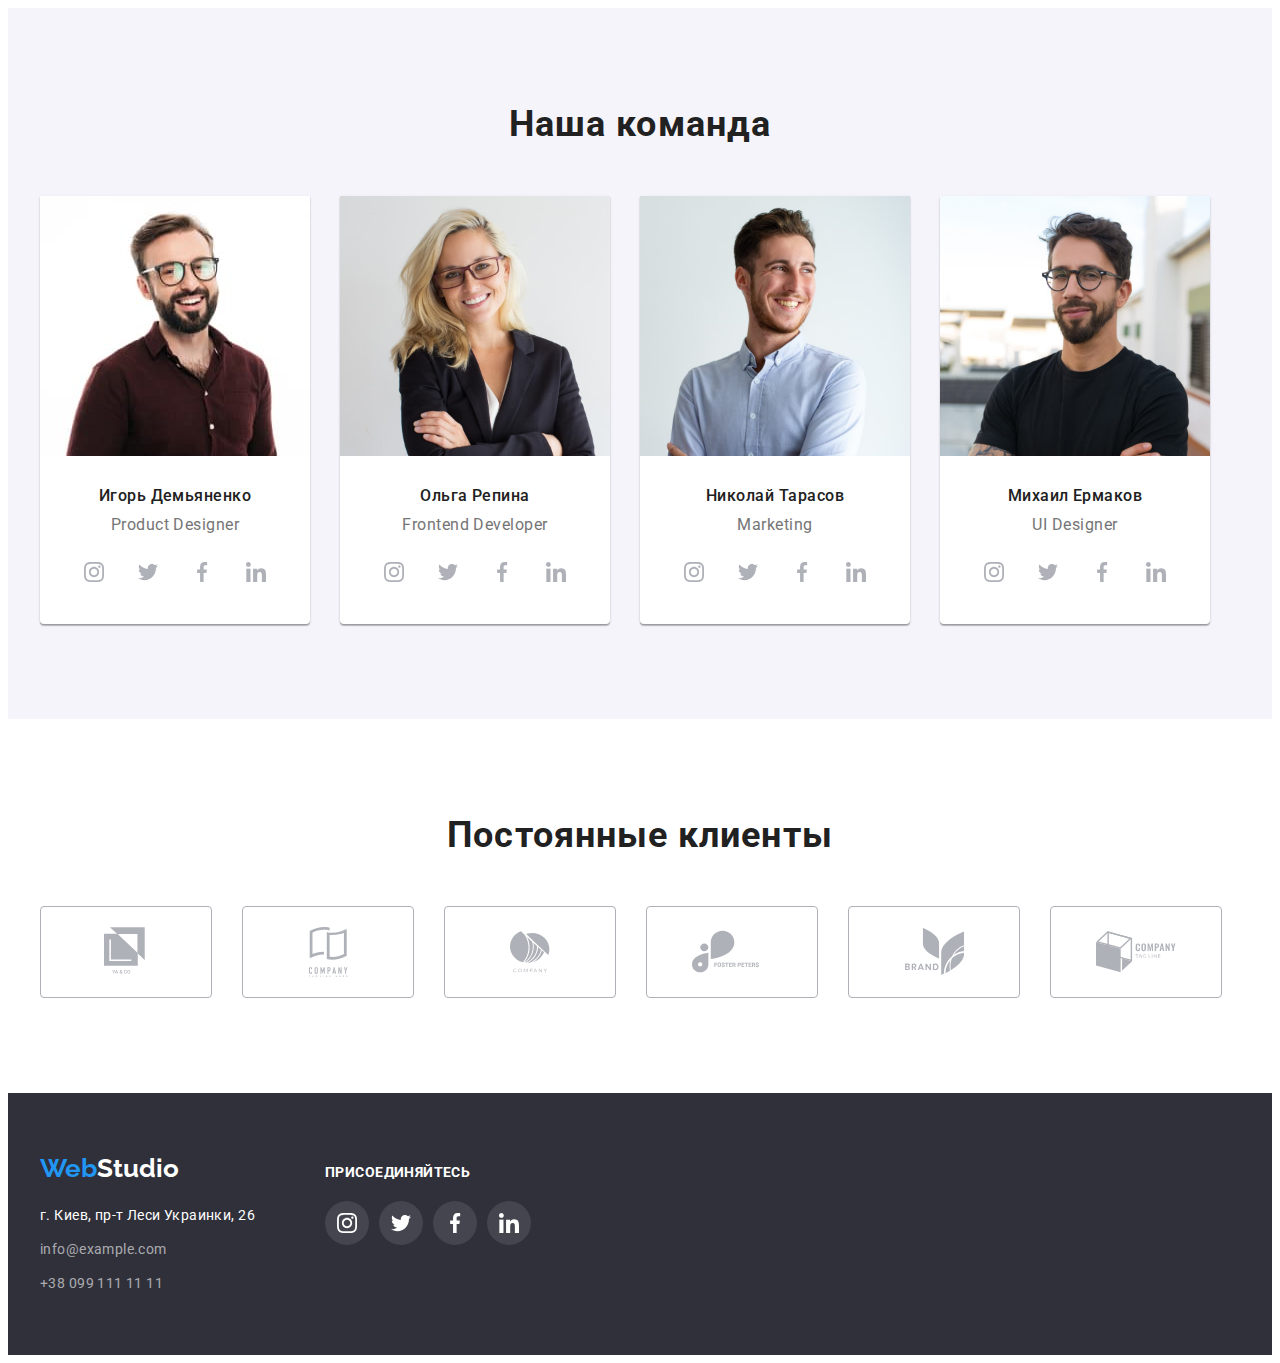
==== commit b0e1b7ab: "заменила паддинги на иконках на флексы + сделала ссылками соцсети, портфолио и клиентов + некоторые " ====
--- a/index.html
+++ b/index.html
@@ -25,15 +25,16 @@
             </nav>
             <ul class="list navigation contacts">
                 <li class="menu">
-                    <svg class="nav-icon icon-envelope" width="16" height="12">
+
+                    <a class="link upper-contacts" href="mailto:info@devstudio.com"> <svg width="16" height="12">
                         <use href="./images/sprite.svg#icon-envelope"></use>
-                    </svg>
-                    <a class="link upper-contacts" href="mailto:info@devstudio.com">info@devstudio.com</a></li>
+                    </svg> <span class="text-nav">info@devstudio.com</span></a>
+                </li>
                 <li class="menu">
-                    <svg class="nav-icon icon-smphone" width="10" height="16">
+
+                    <a class="link upper-contacts" href="tel:+380961111111"><svg width="10" height="16">
                         <use href="./images/sprite.svg#icon-smartphone"></use>
-                    </svg>
-                    <a class="link upper-contacts" href="tel:+380961111111">+38 096 111 11 11</a></li>
+                    </svg><span class="text-nav">+38 096 111 11 11</span></a></li>
             </ul>
 
         </div>
@@ -54,31 +55,33 @@
                 <h2 class="visually-hidden">Наши преимущества</h2>
                 <ul class="list features-list">
                     <li class="feature-item">
-                        <svg class="features-icon" width="70" height="70">
-                        <use href="./images/sprite.svg#icon-antenna"></use>
-                    </svg>
+                        <div class="feature-icon-wrap">
+                            <svg class="features-icon" width="70" height="70">
+                                <use href="./images/sprite.svg#icon-antenna"></use>
+                            </svg>
+                        </div>
                         <h3 class="features-header">Внимание к деталям</h3>
                         <p class="features-text">Идейные соображения, а также начало повседневной работы по формированию позиции.</p>
 
                     </li>
                     <li class="feature-item">
-                        <svg class="features-icon" width="70" height="70">
-                        <use href="./images/sprite.svg#icon-clock"></use>
-                    </svg>
+                        <div class="feature-icon-wrap">
+                            <svg class="features-icon" width="70" height="70">
+                                <use href="./images/sprite.svg#icon-clock"></use>
+                            </svg>
+                        </div>
                         <h3 class="features-header">Пунктуальность</h3>
                         <p class="features-text">Задача организации, в особенности же рамки и место обучения кадров влечет за собой.</p>
                     </li>
                     <li class="feature-item">
-                        <svg class="features-icon" width="70" height="70">
-                        <use href="./images/sprite.svg#icon-diagram"></use>
-                    </svg>
+                        <div class="feature-icon-wrap"><svg class="features-icon" width="70" height="70"><use href="./images/sprite.svg#icon-diagram"></use></svg>
+                        </div>
                         <h3 class="features-header">Планирование</h3>
                         <p class="features-text">Равным образом консультация с широким активом в значительной степени обуславливает.</p>
                     </li>
                     <li class="feature-item">
-                        <svg class="features-icon" width="70" height="70">
-                        <use href="./images/sprite.svg#icon-astronaut"></use>
-                    </svg>
+                        <div class="feature-icon-wrap"><svg class="features-icon" width="70" height="70"><use href="./images/sprite.svg#icon-astronaut"></use></svg>
+                        </div>
                         <h3 class="features-header">Современные технологии</h3>
                         <p class="features-text">Значимость этих проблем настолько очевидна, что реализация плановых заданий.</p>
                     </li>
@@ -113,30 +116,22 @@
                             <div class="team-capture">
                                 <h3 class="card-header">Игорь Демьяненко</h3>
                                 <p class="card-text" lang="en">Product Designer</p>
-                            </div>
-                            <ul class="list socials-list">
-                                <li class="socials-icon-item">
-                                    <svg class="socials-icon" width="20" height="20">
-                        <use href="./images/sprite.svg#icon-instagram"></use>
-                    </svg>
-                                </li>
-                                <li class="socials-icon-item">
-                                    <svg class="socials-icon" width="20" height="20">
-                        <use href="./images/sprite.svg#icon-twitter"></use>
-                    </svg>
-                                </li>
-                                <li class="socials-icon-item">
-                                    <svg class="socials-icon" width="20" height="20">
-                        <use href="./images/sprite.svg#icon-facebook"></use>
-                    </svg>
-                                </li>
-                                <li class="socials-icon-item">
-                                    <svg class="socials-icon" width="20" height="20">
-                        <use href="./images/sprite.svg#icon-linkedin"></use>
-                    </svg>
-                                </li>
-
-                            </ul>
+                                <ul class="list socials-list">
+                                    <li class="socials-icon-wrap">
+                                        <a href="" class="socials-icon-item"><svg class="socials-icon" width="20" height="20"><use href="./images/sprite.svg#icon-instagram"></use></svg></a>
+                                    </li>
+                                    <li class="socials-icon-wrap">
+                                        <a href="" class="socials-icon-item"><svg class="socials-icon" width="20" height="20"><use href="./images/sprite.svg#icon-twitter"></use></svg></a>
+                                    </li>
+                                    <li class="socials-icon-wrap">
+                                        <a href="" class="socials-icon-item"><svg class="socials-icon" width="20" height="20"><use href="./images/sprite.svg#icon-facebook"></use></svg></a>
+                                    </li>
+                                    <li class="socials-icon-wrap">
+                                        <a href="" class="socials-icon-item"><svg class="socials-icon" width="20" height="20"><use href="./images/sprite.svg#icon-linkedin"></use></svg></a>
+                                    </li>
+                                </ul>
+                            </div>
+
                         </div>
 
                     </li>
@@ -146,29 +141,22 @@
                             <div class="team-capture">
                                 <h3 class="card-header">Ольга Репина</h3>
                                 <p class="card-text" lang="en">Frontend Developer</p>
-                            </div>
-                            <ul class="list socials-list">
-                                <li class="socials-icon-item">
-                                    <svg class="socials-icon" width="20" height="20">
-                        <use href="./images/sprite.svg#icon-instagram"></use>
-                    </svg>
-                                </li>
-                                <li class="socials-icon-item">
-                                    <svg class="socials-icon" width="20" height="20">
-                        <use href="./images/sprite.svg#icon-twitter"></use>
-                    </svg>
-                                </li>
-                                <li class="socials-icon-item">
-                                    <svg class="socials-icon" width="20" height="20">
-                        <use href="./images/sprite.svg#icon-facebook"></use>
-                    </svg>
-                                </li>
-                                <li class="socials-icon-item">
-                                    <svg class="socials-icon" width="20" height="20">
-                        <use href="./images/sprite.svg#icon-linkedin"></use>
-                    </svg>
-                                </li>
-                            </ul>
+                                <ul class="list socials-list">
+                                    <li class="socials-icon-wrap">
+                                        <a href="" class="socials-icon-item"><svg class="socials-icon" width="20" height="20"><use href="./images/sprite.svg#icon-instagram"></use></svg></a>
+                                    </li>
+                                    <li class="socials-icon-wrap">
+                                        <a href="" class="socials-icon-item"><svg class="socials-icon" width="20" height="20"><use href="./images/sprite.svg#icon-twitter"></use></svg></a>
+                                    </li>
+                                    <li class="socials-icon-wrap">
+                                        <a href="" class="socials-icon-item"><svg class="socials-icon" width="20" height="20"><use href="./images/sprite.svg#icon-facebook"></use></svg></a>
+                                    </li>
+                                    <li class="socials-icon-wrap">
+                                        <a href="" class="socials-icon-item"><svg class="socials-icon" width="20" height="20"><use href="./images/sprite.svg#icon-linkedin"></use></svg></a>
+                                    </li>
+                                </ul>
+                            </div>
+
                         </div>
                     </li>
                     <li>
@@ -177,30 +165,22 @@
                             <div class="team-capture">
                                 <h3 class="card-header">Николай Тарасов</h3>
                                 <p class="card-text" lang="en">Marketing</p>
-                            </div>
-                            <ul class="list socials-list">
-                                <li class="socials-icon-item">
-                                    <svg class="socials-icon" width="20" height="20">
-                        <use href="./images/sprite.svg#icon-instagram"></use>
-                    </svg>
-                                </li>
-                                <li class="socials-icon-item">
-                                    <svg class="socials-icon" width="20" height="20">
-                        <use href="./images/sprite.svg#icon-twitter"></use>
-                    </svg>
-                                </li>
-                                <li class="socials-icon-item">
-                                    <svg class="socials-icon" width="20" height="20">
-                        <use href="./images/sprite.svg#icon-facebook"></use>
-                    </svg>
-                                </li>
-                                <li class="socials-icon-item">
-                                    <svg class="socials-icon" width="20" height="20">
-                        <use href="./images/sprite.svg#icon-linkedin"></use>
-                    </svg>
-                                </li>
-
-                            </ul>
+                                <ul class="list socials-list">
+                                    <li class="socials-icon-wrap">
+                                        <a href="" class="socials-icon-item"><svg class="socials-icon" width="20" height="20"><use href="./images/sprite.svg#icon-instagram"></use></svg></a>
+                                    </li>
+                                    <li class="socials-icon-wrap">
+                                        <a href="" class="socials-icon-item"><svg class="socials-icon" width="20" height="20"><use href="./images/sprite.svg#icon-twitter"></use></svg></a>
+                                    </li>
+                                    <li class="socials-icon-wrap">
+                                        <a href="" class="socials-icon-item"><svg class="socials-icon" width="20" height="20"><use href="./images/sprite.svg#icon-facebook"></use></svg></a>
+                                    </li>
+                                    <li class="socials-icon-wrap">
+                                        <a href="" class="socials-icon-item"><svg class="socials-icon" width="20" height="20"><use href="./images/sprite.svg#icon-linkedin"></use></svg></a>
+                                    </li>
+                                </ul>
+                            </div>
+
                         </div>
                     </li>
                     <li>
@@ -209,30 +189,22 @@
                             <div class="team-capture">
                                 <h3 class="card-header">Михаил Ермаков</h3>
                                 <p class="card-text" lang="en">UI Designer</p>
-                            </div>
-                            <ul class="list socials-list">
-                                <li class="socials-icon-item">
-                                    <svg class="socials-icon" width="20" height="20">
-                        <use href="./images/sprite.svg#icon-instagram"></use>
-                    </svg>
-                                </li>
-                                <li class="socials-icon-item">
-                                    <svg class="socials-icon" width="20" height="20">
-                        <use href="./images/sprite.svg#icon-twitter"></use>
-                    </svg>
-                                </li>
-                                <li class="socials-icon-item">
-                                    <svg class="socials-icon" width="20" height="20">
-                        <use href="./images/sprite.svg#icon-facebook"></use>
-                    </svg>
-                                </li>
-                                <li class="socials-icon-item">
-                                    <svg class="socials-icon" width="20" height="20">
-                        <use href="./images/sprite.svg#icon-linkedin"></use>
-                    </svg>
-                                </li>
-
-                            </ul>
+                                <ul class="list socials-list">
+                                    <li class="socials-icon-wrap">
+                                        <a href="" class="socials-icon-item"><svg class="socials-icon" width="20" height="20"><use href="./images/sprite.svg#icon-instagram"></use></svg></a>
+                                    </li>
+                                    <li class="socials-icon-wrap">
+                                        <a href="" class="socials-icon-item"><svg class="socials-icon" width="20" height="20"><use href="./images/sprite.svg#icon-twitter"></use></svg></a>
+                                    </li>
+                                    <li class="socials-icon-wrap">
+                                        <a href="" class="socials-icon-item"><svg class="socials-icon" width="20" height="20"><use href="./images/sprite.svg#icon-facebook"></use></svg></a>
+                                    </li>
+                                    <li class="socials-icon-wrap">
+                                        <a href="" class="socials-icon-item"><svg class="socials-icon" width="20" height="20"><use href="./images/sprite.svg#icon-linkedin"></use></svg></a>
+                                    </li>
+                                </ul>
+                            </div>
+
                         </div>
                     </li>
                 </ul>
@@ -244,27 +216,23 @@
                 <h2 class="headline-section">Постоянные клиенты</h2>
                 <ul class="clients-list list">
                     <li class="clients-list-item">
-                        <svg class="client-icon" width="45" height="50">
-                        <use href="./images/sprite.svg#icon-logo-1"></use>
-                    </svg>
-
-                    </li>
-                    <li class="clients-list-item"><svg class="client-icon" width="45" height="50">
-                        <use href="./images/sprite.svg#icon-logo-2"></use>
-                    </svg></li>
-                    <li class="clients-list-item"><svg class="client-icon" width="40" height="52">
-                        <use href="./images/sprite.svg#icon-logo-3"></use>
-                    </svg></li>
-                    <li class="clients-list-item"><svg class="special-client" width="80" height="50">
-                        <use href="./images/sprite.svg#icon-logo-4"></use>
-                    </svg></li>
-                    <li class="clients-list-item"><svg class="client-icon" width="59" height="47">
-                        <use href="./images/sprite.svg#icon-logo-5"></use>
-                    </svg></li>
-                    <li class="clients-list-item">
-                        <svg class="special-client" width="80" height="50">
-                        <use href="./images/sprite.svg#icon-logo-6 "></use>
-                    </svg></li>
+                        <a href="" class="clients-list-link"><svg class="client-icon" width="45" height="50"><use href="./images/sprite.svg#icon-logo-1"></use></svg></a>
+                    </li>
+                    <li class="clients-list-item">
+                        <a href="" class="clients-list-link"><svg class="client-icon" width="45" height="50"><use href="./images/sprite.svg#icon-logo-2"></use></svg></a>
+                    </li>
+                    <li class="clients-list-item">
+                        <a href="" class="clients-list-link"><svg class="client-icon" width="40" height="52"><use href="./images/sprite.svg#icon-logo-3"></use></svg></a>
+                    </li>
+                    <li class="clients-list-item">
+                        <a href="" class="clients-list-link"><svg class="client-icon" width="80" height="50"><use href="./images/sprite.svg#icon-logo-4"></use></svg></a>
+                    </li>
+                    <li class="clients-list-item">
+                        <a href="" class="clients-list-link"><svg class="client-icon" width="59" height="47"><use href="./images/sprite.svg#icon-logo-5"></use></svg></a>
+                    </li>
+                    <li class="clients-list-item">
+                        <a href="" class="clients-list-link"><svg class="client-icon" width="80" height="50"><use href="./images/sprite.svg#icon-logo-6 "></use></a></svg>
+                    </li>
                 </ul>
             </div>
         </section>
@@ -286,26 +254,23 @@
             <div class="side-footer">
                 <p class="call-action">Присоединяйтесь</p>
                 <ul class="list socials-list-footer">
-                    <li class="socials-icon-item-footer">
-                        <svg class="socials-icon" width="20" height="20">
-                        <use href="./images/sprite.svg#icon-instagram "></use>
-                    </svg>
-                    </li>
-                    <li class="socials-icon-item-footer">
-                        <svg class="socials-icon" width="20" height="20">
-                        <use href="./images/sprite.svg#icon-twitter "></use>
-                    </svg>
-                    </li>
-                    <li class="socials-icon-item-footer">
-                        <svg class="socials-icon" width="20" height="20">
-                        <use href="./images/sprite.svg#icon-facebook "></use>
-                    </svg>
-                    </li>
-                    <li class="socials-icon-item-footer">
-                        <svg class="socials-icon" width="20" height="20">
-                        <use href="./images/sprite.svg#icon-linkedin "></use>
-                    </svg>
-                    </li>
+                    <li class="socials-footer-item">
+                        <a href="" class="socials-icon-item-footer"><svg class="socials-icon" width="20" height="20"><use href="./images/sprite.svg#icon-instagram "></use></svg>
+                        </a>
+                    </li>
+                    <li class="socials-footer-item">
+                        <a href="" class="socials-icon-item-footer"><svg class="socials-icon" width="20" height="20"><use href="./images/sprite.svg#icon-twitter "></use></svg>
+                        </a>
+                    </li>
+                    <li class="socials-footer-item">
+                        <a href="" class="socials-icon-item-footer"><svg class="socials-icon" width="20" height="20"><use href="./images/sprite.svg#icon-facebook "></use></svg>
+                        </a>
+                    </li>
+                    <li class="socials-footer-item">
+                        <a href="" class="socials-icon-item-footer"><svg class="socials-icon" width="20" height="20"><use href="./images/sprite.svg#icon-linkedin "></use></svg>
+                        </a>
+                    </li>
+
                 </ul>
             </div>
         </div>
--- a/css/styles.css
+++ b/css/styles.css
@@ -111,26 +111,16 @@
     padding-right: 15px;
 }
 
-.nav-icon {
-    margin-right: 10px;
-    fill: var(--second-color);
-    padding-bottom: 32px;
-    padding-top: 32px;
-    box-sizing: content-box;
-}
-
-.nav-icon:hover,
-.nav-icon:focus {
-    fill: var(--acent-color);
-    cursor: pointer;
-}
-
 .logo-dark {
     color: var(--black-logo);
 }
 
 .contacts {
     margin-left: auto;
+}
+
+.text-nav {
+    margin-left: 10px;
 }
 
 .nav {
@@ -148,6 +138,7 @@
 .upper-contacts:hover,
 .upper-contacts:focus {
     color: var(--acent-color);
+    fill: var(--acent-color);
 }
 
 .upper-contacts {
@@ -156,9 +147,11 @@
     line-height: 1.14;
     letter-spacing: 0.02em;
     color: var(--second-color);
+    fill: var(--icon-color);
     padding-top: 32px;
     padding-bottom: 32px;
-    display: block;
+    display: flex;
+    align-items: center;
 }
 
 .current {
@@ -237,13 +230,15 @@
 
 /* --- features --- */
 
-.features-icon {
-    padding-top: 25px;
-    padding-bottom: 25px;
-    padding-right: 100px;
-    padding-left: 100px;
-    box-sizing: content-box;
+.features-icon {}
+
+.feature-icon-wrap {
     background-color: #F5F4FA;
+    width: 270px;
+    height: 120px;
+    display: flex;
+    justify-content: center;
+    align-items: center;
     border-radius: 4px;
     margin-bottom: 30px;
 }
@@ -315,21 +310,27 @@
 .socials-list {
     display: flex;
     align-items: center;
-    padding-left: 32px;
+    justify-content: space-between;
+    /* padding-left: 32px;
     padding-right: 32px;
-    padding-bottom: 30px;
+    padding-bottom: 30px; */
 }
 
 .socials-icon-item {
-    display: flex;
-    align-items: center;
-    padding: 12px;
+    fill: var(--icon-color);
+}
+
+.socials-icon-wrap:not(:last-child) {
+    margin-right: 10px;
+}
+
+.socials-icon-item {
+    display: flex;
+    align-items: center;
+    justify-content: center;
     border-radius: 50%;
-    fill: var(--icon-color);
-}
-
-.socials-icon-item:not(:last-child) {
-    margin-right: 10px;
+    width: 44px;
+    height: 44px;
 }
 
 .socials-icon-item:hover,
@@ -372,7 +373,7 @@
 }
 
 .team-capture {
-    padding-bottom: 16px;
+    padding-bottom: 30px;
     padding-top: 30px;
     padding-right: 32px;
     padding-left: 32px;
@@ -384,6 +385,7 @@
     letter-spacing: 0.03em;
     color: var(--second-color);
     text-align: center;
+    margin-bottom: 16px;
 }
 
 
@@ -394,7 +396,8 @@
     padding-top: 95px;
 }
 
-.clients-list-item {
+
+/* .clients-list-item {
     width: 170px;
     height: 90px;
     border: 1px solid #AFB1B8;
@@ -402,16 +405,29 @@
     align-items: center;
     justify-content: center;
     display: flex;
-}
+    fill: var(--icon-color);
+} */
 
 .clients-list-item:not(:last-child) {
     margin-right: 30px;
 }
 
-.clients-list-item:focus,
-.clients-list-item:hover {
+.clients-list-link:focus,
+.clients-list-link:hover {
     border: 1px solid var(--acent-color);
     cursor: pointer;
+    fill: var(--acent-color);
+}
+
+.clients-list-link {
+    width: 170px;
+    height: 90px;
+    border: 1px solid #AFB1B8;
+    border-radius: 4px;
+    align-items: center;
+    justify-content: center;
+    display: flex;
+    fill: var(--icon-color);
 }
 
 .clients-list {
@@ -419,28 +435,8 @@
     align-items: center;
 }
 
-.client-icon {
-    fill: var(--icon-color);
-    box-sizing: content-box;
-    padding-top: 19px;
-    padding-bottom: 19px;
-    padding-left: 60px;
-    padding-right: 60px;
-}
-
-.special-client {
-    fill: var(--icon-color);
-    box-sizing: content-box;
-    padding-top: 19px;
-    padding-bottom: 19px;
-    padding-left: 40px;
-    padding-right: 40px;
-}
-
 .client-icon:hover,
-.client-icon:focus,
-.special-client:focus,
-.special-client:hover {
+.client-icon:focus {
     fill: var(--acent-color);
     cursor: pointer;
 }
@@ -500,7 +496,7 @@
 .call-action {
     color: var(--white-font);
     text-transform: uppercase;
-    font-weight: 700px;
+    font-weight: 700;
     font-size: 14px;
     letter-spacing: 0.03em;
     line-height: 1.14;
@@ -514,18 +510,21 @@
 
 .footer-position {
     display: flex;
+    align-items: baseline;
 }
 
 .socials-icon-item-footer {
     fill: var(--white-font);
     display: flex;
     align-items: center;
-    padding: 12px;
+    justify-content: center;
+    width: 44px;
+    height: 44px;
     border-radius: 50%;
     background-color: rgba(255, 255, 255, 0.1);
 }
 
-.socials-icon-item-footer:not(:last-child) {
+.socials-footer-item:not(:last-child) {
     margin-right: 10px;
 }
 
@@ -594,6 +593,7 @@
 .por-card {
     margin-left: 30px;
     margin-top: 30px;
+    display: block;
 }
 
 .por-card:hover,
